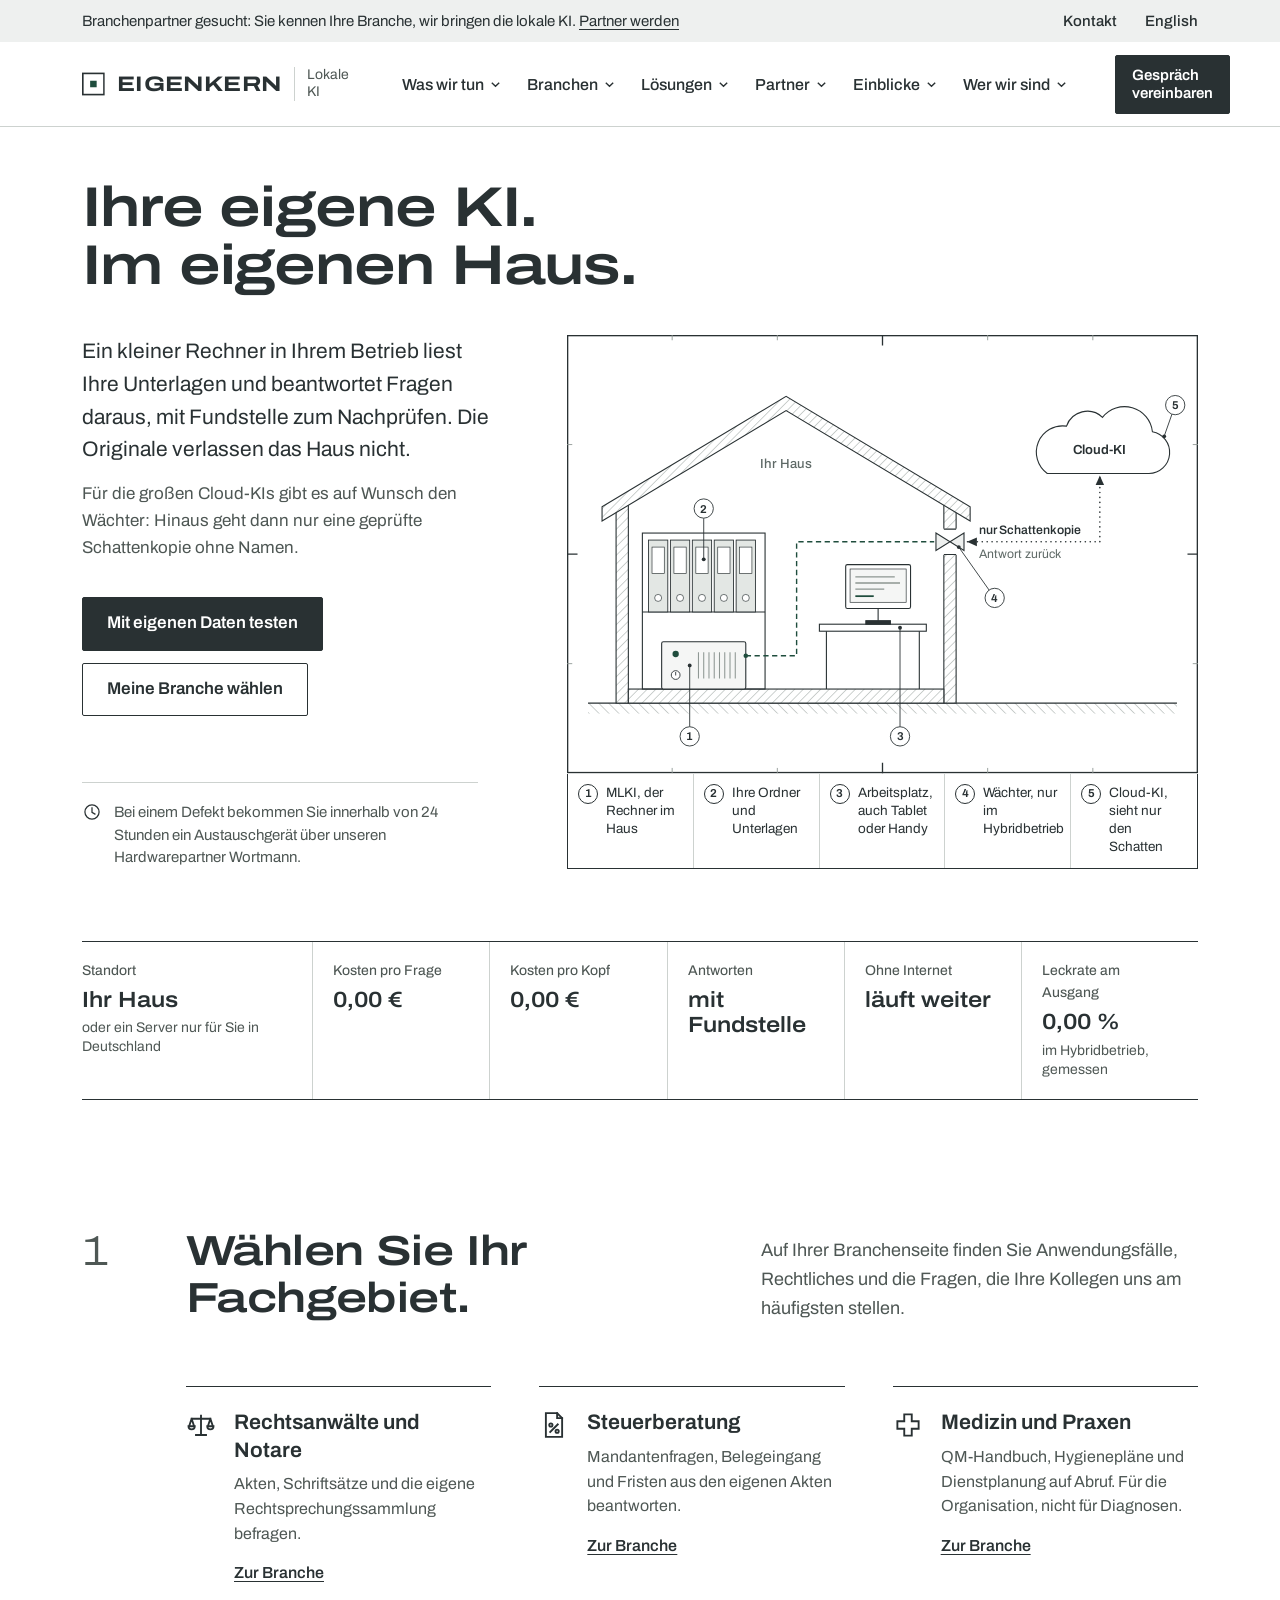
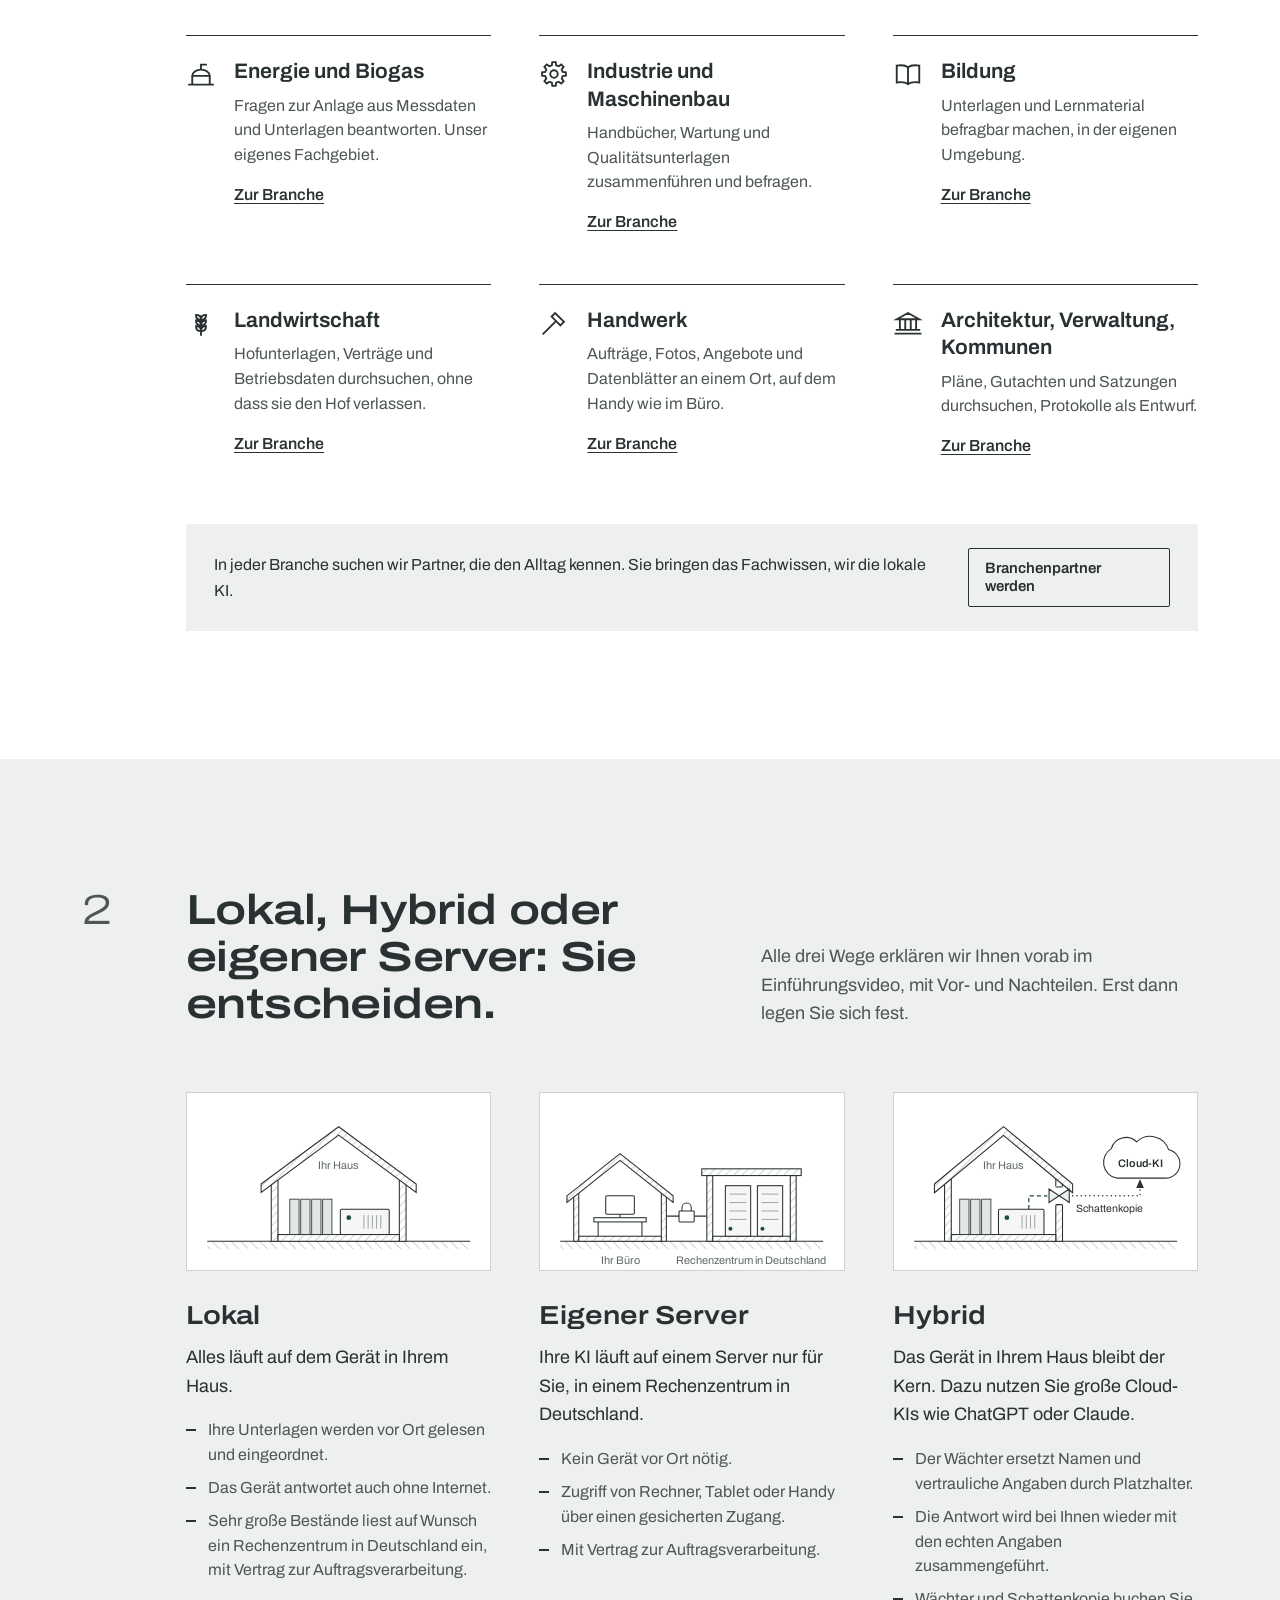
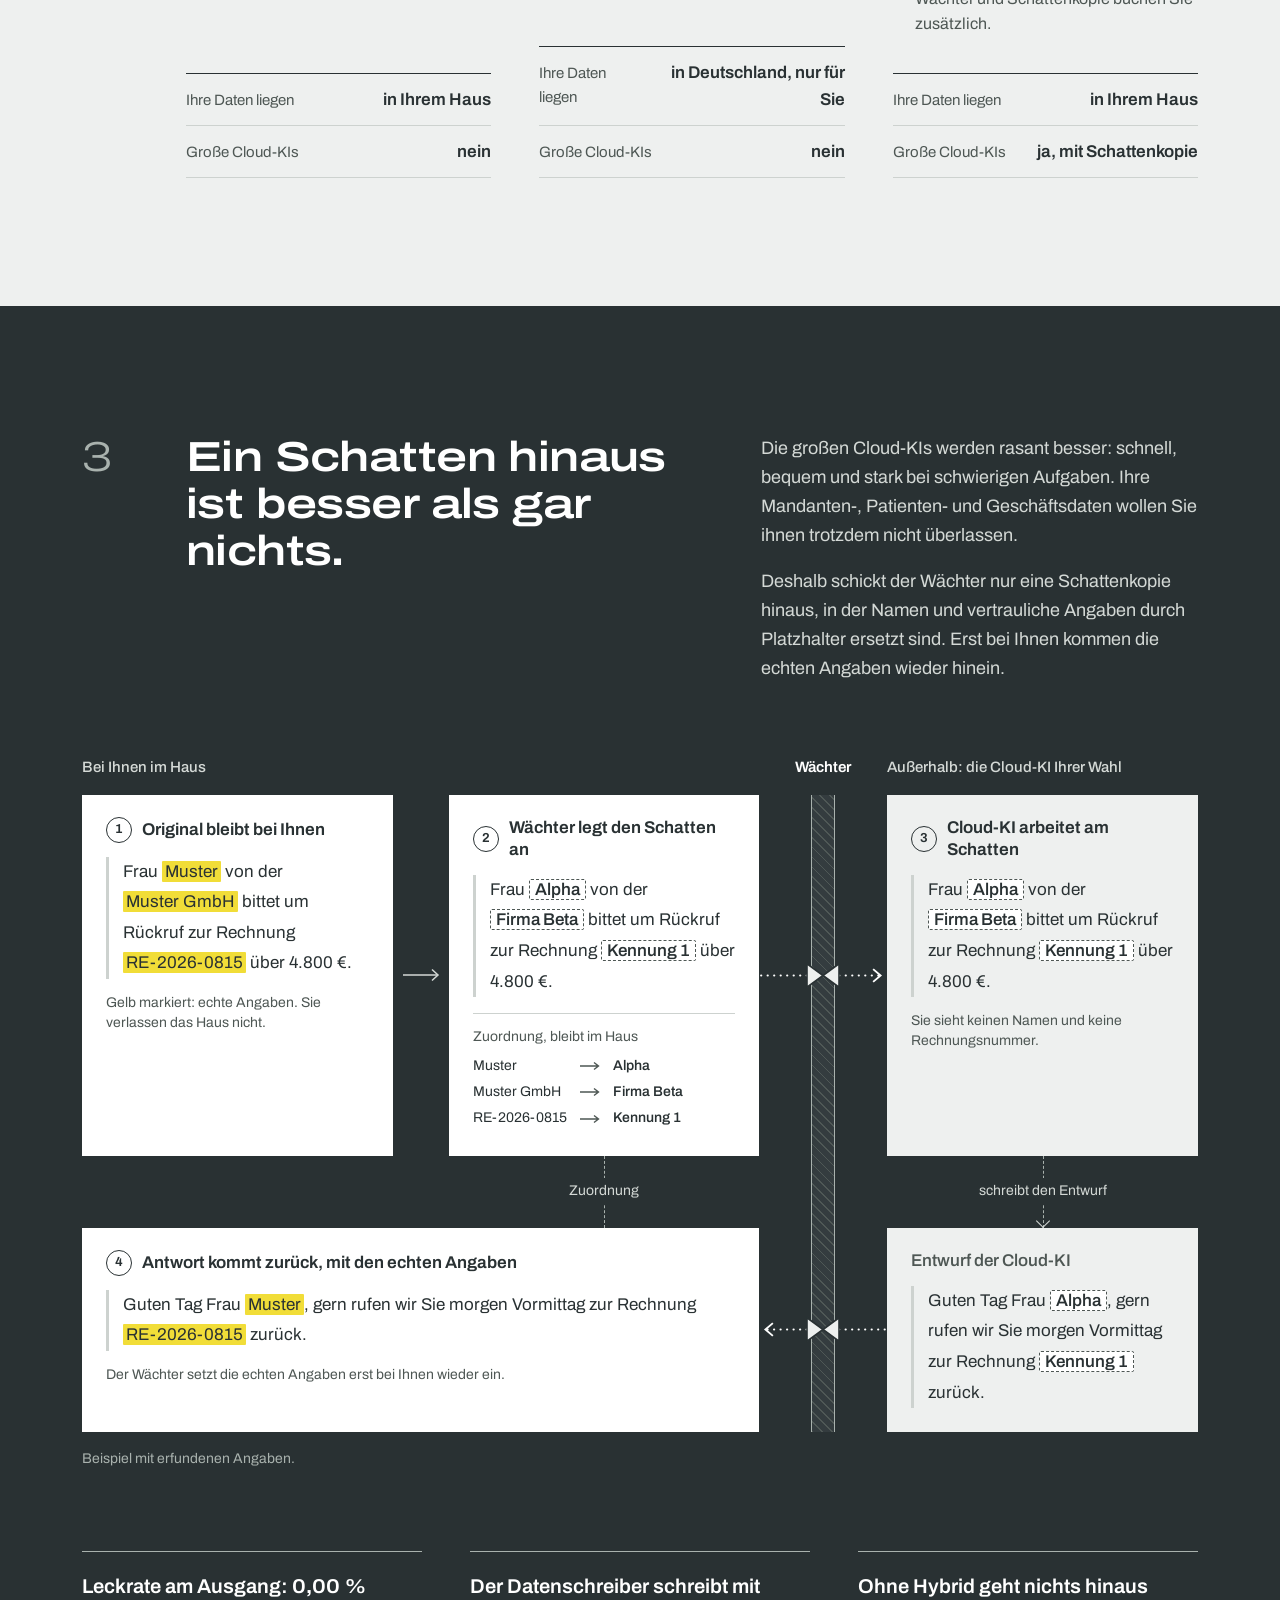
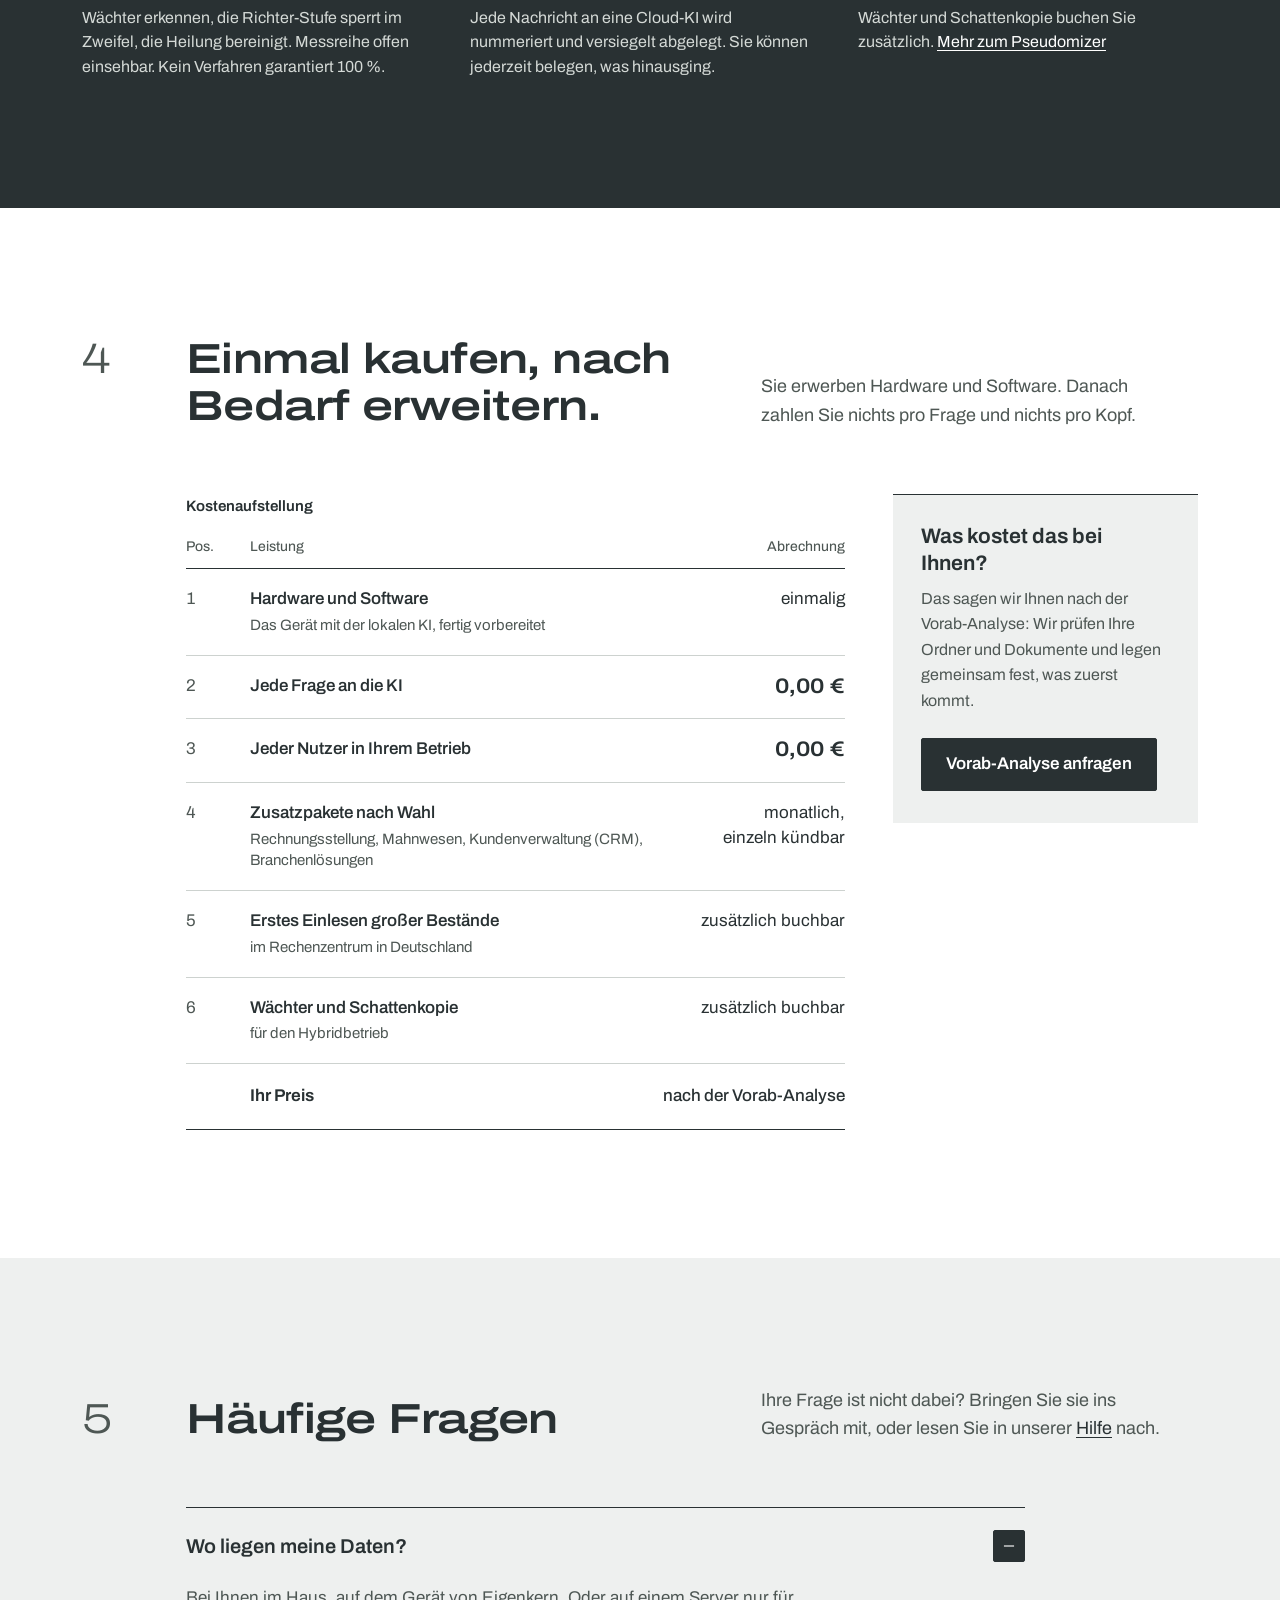
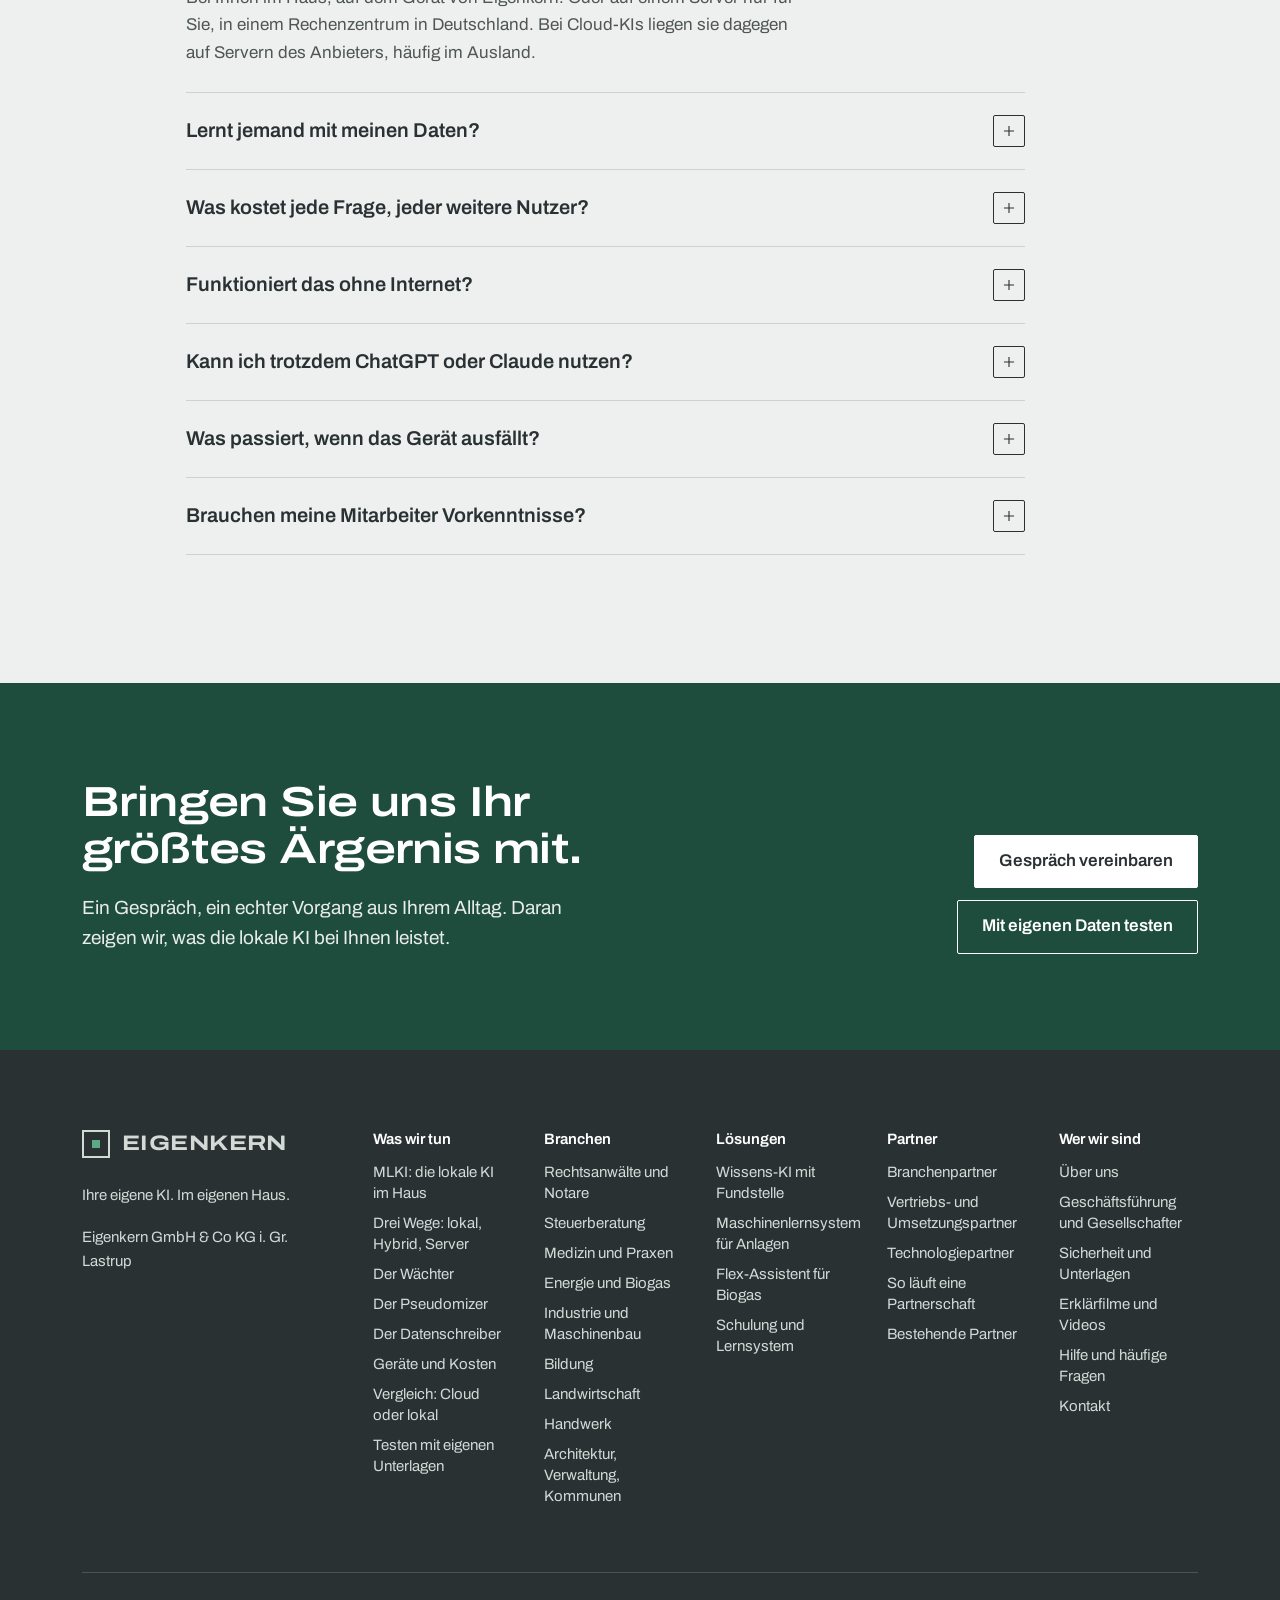
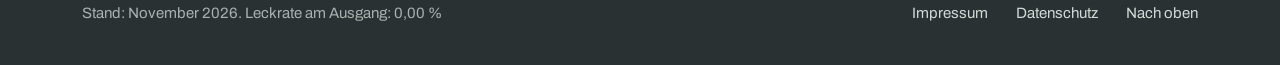
==== index.html @ 7cc57d10 "v45" ====
<!doctype html>
<html lang="de">
<head>
<meta charset="utf-8">
<meta name="viewport" content="width=device-width, initial-scale=1">
<title>EIGENKERN: Ihre eigene KI. Im eigenen Haus.</title>
<link rel="stylesheet" href="assets/bootstrap.min.css">
<link rel="stylesheet" href="assets/eigenkern.css">
</head>
<body>

<!-- Symbole: 24-px-Raster, 1,5 px Linie, eckige Enden -->
<svg width="0" height="0" style="position:absolute" aria-hidden="true">
  <defs>
    <symbol id="i-recht" viewBox="0 0 24 24"><g fill="none" stroke="currentColor" stroke-width="1.5" stroke-linecap="square" stroke-linejoin="miter"><path d="M12 4.5v15.5M8 20h8M4.5 7h15M4.5 7 2.5 13M4.5 7l2 6M19.5 7l-2 6M19.5 7l2 6M2 13h5a2.5 2.5 0 0 1-5 0zM17 13h5a2.5 2.5 0 0 1-5 0z"/></g></symbol>
    <symbol id="i-steuer" viewBox="0 0 24 24"><g fill="none" stroke="currentColor" stroke-width="1.5" stroke-linecap="square" stroke-linejoin="miter"><path d="M5.5 2.5h9l4 4v15h-13z"/><path d="M14.5 2.5v4h4M9 17.5l6-6"/><circle cx="9.5" cy="12" r="1.3"/><circle cx="14.5" cy="17" r="1.3"/></g></symbol>
    <symbol id="i-medizin" viewBox="0 0 24 24"><g fill="none" stroke="currentColor" stroke-width="1.5" stroke-linecap="square" stroke-linejoin="miter"><path d="M9 3.5h6V9h5.5v6H15v5.5H9V15H3.5V9H9z"/></g></symbol>
    <symbol id="i-energie" viewBox="0 0 24 24"><g fill="none" stroke="currentColor" stroke-width="1.5" stroke-linecap="square" stroke-linejoin="miter"><path d="M2.5 20.5h19M5 20.5v-7h14v7M5 13.5a7 5 0 0 1 14 0M12 8.5V4.5h4"/></g></symbol>
    <symbol id="i-industrie" viewBox="0 0 24 24"><g fill="none" stroke="currentColor" stroke-width="1.5" stroke-linecap="square" stroke-linejoin="miter"><path d="M10.26 5.01 L10.66 2.49 L13.34 2.49 L13.74 5.01 L15.71 5.83 L17.78 4.33 L19.67 6.22 L18.17 8.29 L18.99 10.26 L21.51 10.66 L21.51 13.34 L18.99 13.74 L18.17 15.71 L19.67 17.78 L17.78 19.67 L15.71 18.17 L13.74 18.99 L13.34 21.51 L10.66 21.51 L10.26 18.99 L8.29 18.17 L6.22 19.67 L4.33 17.78 L5.83 15.71 L5.01 13.74 L2.49 13.34 L2.49 10.66 L5.01 10.26 L5.83 8.29 L4.33 6.22 L6.22 4.33 L8.29 5.83 Z"/><circle cx="12" cy="12" r="3"/></g></symbol>
    <symbol id="i-bildung" viewBox="0 0 24 24"><g fill="none" stroke="currentColor" stroke-width="1.5" stroke-linecap="square" stroke-linejoin="miter"><path d="M12 6.5C10 5 6.5 4.7 3 5.3v13.5c3.5-.6 7-.3 9 1.2 2-1.5 5.5-1.8 9-1.2V5.3c-3.5-.6-7-.3-9 1.2zM12 6.5V20"/></g></symbol>
    <symbol id="i-land" viewBox="0 0 24 24"><g fill="none" stroke="currentColor" stroke-width="1.5" stroke-linecap="square" stroke-linejoin="miter"><path d="M12 21.5V6.5M12 9.5c-2.6 0-4-1.5-4-4 2.5 0 4 1.5 4 4zM12 9.5c2.6 0 4-1.5 4-4-2.5 0-4 1.5-4 4zM12 14c-2.6 0-4-1.5-4-4 2.5 0 4 1.5 4 4zM12 14c2.6 0 4-1.5 4-4-2.5 0-4 1.5-4 4zM12 18.5c-2.6 0-4-1.5-4-4 2.5 0 4 1.5 4 4zM12 18.5c2.6 0 4-1.5 4-4-2.5 0-4 1.5-4 4z"/></g></symbol>
    <symbol id="i-handwerk" viewBox="0 0 24 24"><g fill="none" stroke="currentColor" stroke-width="1.5" stroke-linecap="square" stroke-linejoin="miter"><path d="M12.9 4.1 20 11.1 17.1 14 10.1 6.9zM13.6 10.4 3.5 20.5"/></g></symbol>
    <symbol id="i-verwaltung" viewBox="0 0 24 24"><g fill="none" stroke="currentColor" stroke-width="1.5" stroke-linecap="square" stroke-linejoin="miter"><path d="M3 9 12 4l9 5zM5.5 9.5v8M9.8 9.5v8M14.2 9.5v8M18.5 9.5v8M3 17.5h18M2 20.5h20"/></g></symbol>
    <symbol id="i-winkel" viewBox="0 0 12 12"><path d="M2.5 4.5 6 8l3.5-3.5" fill="none" stroke="currentColor" stroke-width="1.5" stroke-linecap="square"/></symbol>
    <symbol id="i-uhr" viewBox="0 0 24 24"><g fill="none" stroke="currentColor" stroke-width="1.5" stroke-linecap="square"><circle cx="12" cy="12" r="8.5"/><path d="M12 7v5.5l3.5 2"/></g></symbol>
    <symbol id="i-plus" viewBox="0 0 24 24"><path d="M12 6v12M6 12h12" fill="none" stroke="currentColor" stroke-width="1.5" stroke-linecap="square"/></symbol>
    <symbol id="i-minus" viewBox="0 0 24 24"><path d="M6 12h12" fill="none" stroke="currentColor" stroke-width="1.5" stroke-linecap="square"/></symbol>
    <symbol id="i-menue" viewBox="0 0 24 24"><path d="M4 7h16M4 12h16M4 17h16" fill="none" stroke="currentColor" stroke-width="1.5" stroke-linecap="square"/></symbol>
    <symbol id="logo-zeichen" viewBox="0 0 28 28"><rect x="1" y="1" width="26" height="26" fill="none" stroke="currentColor" stroke-width="2"/><rect x="10" y="10" width="8" height="8" style="fill:var(--ek-logo-kern,#1f4d3d)"/></symbol>
    <pattern id="schraffur" width="7" height="7" patternUnits="userSpaceOnUse" patternTransform="rotate(45)"><rect width="7" height="7" fill="#fff"/><line x1="0" y1="0" x2="0" y2="7" stroke="#8e9793" stroke-width="1"/></pattern>
    <pattern id="erde" width="8" height="8" patternUnits="userSpaceOnUse" patternTransform="rotate(-45)"><line x1="0" y1="0" x2="0" y2="8" stroke="#8e9793" stroke-width="1"/></pattern>
    <marker id="spitze" viewBox="0 0 10 10" refX="8.5" refY="5" markerWidth="7" markerHeight="7" orient="auto-start-reverse"><path d="M0 1 9 5 0 9z" fill="#293133"/></marker>
    <marker id="spitze-moos" viewBox="0 0 10 10" refX="8.5" refY="5" markerWidth="7" markerHeight="7" orient="auto-start-reverse"><path d="M0 1 9 5 0 9z" fill="#1f4d3d"/></marker>
  </defs>
</svg>

<a class="visually-hidden-focusable" href="#inhalt">Zum Inhalt springen</a>

<div class="ek-hinweisleiste">
  <div class="container ek-hinweisleiste__innen">
    <p class="m-0">Branchenpartner gesucht: Sie kennen Ihre Branche, wir bringen die lokale KI. <a href="#">Partner werden</a></p>
    <p class="m-0 ek-hinweisleiste__lang"><a href="#">Kontakt</a><a href="#" lang="en">English</a></p>
  </div>
</div>

<header class="ek-kopf">
  <div class="container ek-kopf__innen">
    <a class="ek-logo" href="#" aria-label="EIGENKERN, zur Startseite">
      <svg width="28" height="28" aria-hidden="true"><use href="#logo-zeichen"/></svg>
      <span class="ek-logo__wort">EIGENKERN</span>
      <span class="ek-logo__zusatz">Lokale KI</span>
    </a>
    <nav aria-label="Hauptmenü">
      <ul class="ek-nav">
        <li><a href="#">Was wir tun <svg aria-hidden="true"><use href="#i-winkel"/></svg></a></li>
        <li><a href="#">Branchen <svg aria-hidden="true"><use href="#i-winkel"/></svg></a></li>
        <li><a href="#">Lösungen <svg aria-hidden="true"><use href="#i-winkel"/></svg></a></li>
        <li><a href="#">Partner <svg aria-hidden="true"><use href="#i-winkel"/></svg></a></li>
        <li><a href="#">Einblicke <svg aria-hidden="true"><use href="#i-winkel"/></svg></a></li>
        <li><a href="#">Wer wir sind <svg aria-hidden="true"><use href="#i-winkel"/></svg></a></li>
      </ul>
    </nav>
    <div class="ek-kopf__rechts">
      <a class="ek-btn ek-btn--voll ek-btn--klein ek-nur-gross" href="#">Gespräch vereinbaren</a>
      <button class="ek-menueknopf" type="button"><svg width="20" height="20" aria-hidden="true"><use href="#i-menue"/></svg>Menü</button>
    </div>
  </div>
</header>

<main id="inhalt">

<!-- ============ Hero: Zeichnung mit Stückliste und Schriftfeld ============ -->
<section class="ek-hero" id="start">
  <div class="container">
    <h1 class="ek-h1"><span>Ihre eigene KI.</span> <span>Im eigenen Haus.</span></h1>
    <div class="row g-5">
      <div class="col-lg-5 ek-hero__text">
        <p class="ek-lead">Ein kleiner Rechner in Ihrem Betrieb liest Ihre Unterlagen und beantwortet Fragen daraus, mit Fundstelle zum Nachprüfen. Die Originale verlassen das Haus nicht.</p>
        <p class="ek-hero__unter">Für die großen Cloud-KIs gibt es auf Wunsch den Wächter: Hinaus geht dann nur eine geprüfte Schattenkopie ohne Namen.</p>
        <div class="ek-hero__aktionen">
          <a class="ek-btn ek-btn--voll" href="#">Mit eigenen Daten testen</a>
          <a class="ek-btn ek-btn--rahmen" href="#branchen">Meine Branche wählen</a>
        </div>
        <p class="ek-hero__zusage"><svg width="20" height="20" aria-hidden="true"><use href="#i-uhr"/></svg><span>Bei einem Defekt bekommen Sie innerhalb von 24 Stunden ein Austauschgerät über unseren Hardwarepartner Wortmann.</span></p>
      </div>

      <div class="col-lg-7">
        <figure class="m-0">
          <svg class="ek-zeichnung d-none d-lg-block" viewBox="0 0 720 500" role="img" aria-labelledby="zeichnung-titel">
            <title id="zeichnung-titel">Schnittzeichnung: Ein Haus mit Aktenregal, dem KI-Rechner MLKI und einem Arbeitsplatz. Ein Wächter in der Außenwand lässt nur die Schattenkopie zur Cloud-KI hinaus.</title>
            <!-- Rahmen -->
            <rect x="0.75" y="0.75" width="718.5" height="498.5" fill="#fff" stroke="#293133" stroke-width="1.5"/>
            <path d="M360 0V12M360 488V500M0 250H12M708 250H720" stroke="#293133" stroke-width="1.5"/>
            <path d="M120 0V6M240 0V6M480 0V6M600 0V6M120 494V500M240 494V500M480 494V500M600 494V500M0 125H6M0 375H6M714 125H720M714 375H720" stroke="#8e9793"/>
            <!-- Gelände -->
            <rect x="24" y="420" width="672" height="12" fill="url(#erde)"/>
            <path d="M24 420H696" stroke="#293133" stroke-width="1.25"/>
            <!-- Haus im Schnitt -->
            <g stroke="#293133" stroke-width="1.25">
              <rect x="56" y="190" width="14" height="230" fill="url(#schraffur)"/>
              <rect x="430" y="190" width="14" height="230" fill="url(#schraffur)"/>
              <rect x="70" y="404" width="360" height="16" fill="url(#schraffur)"/>
              <path d="M40 196 250 70 460 196V212.3L250 86.3 40 212.3Z" fill="url(#schraffur)" stroke-linejoin="miter"/>
            </g>
            <text x="250" y="152" text-anchor="middle" font-size="15" font-weight="500" fill="#5e6966">Ihr Haus</text>
            <!-- Regal mit Ordnern -->
            <g stroke="#293133" fill="none" stroke-width="1.25">
              <rect x="86" y="226" width="140" height="178"/>
              <path d="M86 316H226"/>
            </g>
            <g stroke="#293133" stroke-width="1">
              <g><rect x="93" y="234" width="22" height="82" fill="#e3e7e4"/><rect x="97" y="242" width="14" height="30" fill="#fff" stroke-width=".75"/><circle cx="104" cy="300" r="4" fill="#fff" stroke-width=".75"/></g>
              <g><rect x="118" y="234" width="22" height="82" fill="#e3e7e4"/><rect x="122" y="242" width="14" height="30" fill="#fff" stroke-width=".75"/><circle cx="129" cy="300" r="4" fill="#fff" stroke-width=".75"/></g>
              <g><rect x="143" y="234" width="22" height="82" fill="#e3e7e4"/><rect x="147" y="242" width="14" height="30" fill="#fff" stroke-width=".75"/><circle cx="154" cy="300" r="4" fill="#fff" stroke-width=".75"/></g>
              <g><rect x="168" y="234" width="22" height="82" fill="#e3e7e4"/><rect x="172" y="242" width="14" height="30" fill="#fff" stroke-width=".75"/><circle cx="179" cy="300" r="4" fill="#fff" stroke-width=".75"/></g>
              <g><rect x="193" y="234" width="22" height="82" fill="#e3e7e4"/><rect x="197" y="242" width="14" height="30" fill="#fff" stroke-width=".75"/><circle cx="204" cy="300" r="4" fill="#fff" stroke-width=".75"/></g>
            </g>
            <!-- MLKI-Rechner -->
            <rect x="108" y="350" width="96" height="54" rx="2" fill="#f5f6f5" stroke="#293133" stroke-width="1.25"/>
            <circle cx="124" cy="364" r="3.6" fill="#1f4d3d"/>
            <circle cx="124" cy="388" r="5" fill="#fff" stroke="#293133"/>
            <path d="M124 384.5v4" stroke="#293133"/>
            <path d="M150 362v30M156 362v30M162 362v30M168 362v30M174 362v30M180 362v30M186 362v30M192 362v30" stroke="#8e9793" stroke-width="1.2"/>
            <!-- Arbeitsplatz -->
            <g stroke="#293133" stroke-width="1.25">
              <rect x="288" y="330" width="122" height="8" fill="#fff"/>
              <path d="M296 338V404M402 338V404"/>
              <rect x="318" y="262" width="74" height="50" rx="2" fill="#fff"/>
              <rect x="323" y="267" width="64" height="38" fill="#f5f6f5" stroke-width=".75"/>
              <path d="M355 312V326"/>
              <rect x="341" y="326" width="28" height="4" fill="#293133"/>
            </g>
            <path d="M329 276H374M329 283H380M329 290H362" stroke="#8e9793" stroke-width="1.6"/>
            <path d="M329 298H350" stroke="#1f4d3d" stroke-width="2"/>
            <!-- Datenweg im Haus, Wächter in der Wand -->
            <circle cx="204" cy="366" r="2.6" fill="#1f4d3d"/>
            <path d="M204 366H262V236H419" fill="none" stroke="#1f4d3d" stroke-width="1.6" stroke-dasharray="6 4"/>
            <rect x="428.5" y="221" width="17" height="30" fill="#fff"/>
            <path d="M430 221.5H444M430 250.5H444" stroke="#293133" stroke-width="1.25"/>
            <path d="M421 226 437 236 421 246ZM453 226 437 236 453 246Z" fill="#eef0ef" stroke="#293133" stroke-width="1.25" stroke-linejoin="miter"/>
            <!-- Schattenkopie nach außen -->
            <path d="M457 236H608V161" fill="none" stroke="#293133" stroke-width="1.8" stroke-dasharray="0.1 5.5" stroke-linecap="round" marker-start="url(#spitze)" marker-end="url(#spitze)"/>
            <text x="470" y="227" font-size="14" font-weight="560" fill="#293133">nur Schattenkopie</text>
            <text x="470" y="254" font-size="14" fill="#5e6966">Antwort zurück</text>
            <!-- Cloud-KI -->
            <path d="M548 158H664A24 24 0 0 0 668 110.4 32 32 0 0 0 611 94 25 25 0 0 0 570 104 30 30 0 0 0 548 158Z" fill="#fff" stroke="#293133" stroke-width="1.25"/>
            <text x="608" y="136" text-anchor="middle" font-size="15" font-weight="620" fill="#293133">Cloud-KI</text>
            <!-- Positionsnummern -->
            <g stroke="#293133" stroke-width="1" fill="none">
              <path d="M140 377V447M156 256V209M380 334V447M447 242 481.6 291M681.4 115.6 690.3 90.3"/>
            </g>
            <g fill="#293133"><circle cx="140" cy="377" r="2.2"/><circle cx="156" cy="256" r="2.2"/><circle cx="380" cy="334" r="2.2"/><circle cx="447" cy="242" r="2.2"/><circle cx="681.4" cy="115.6" r="2.2"/></g>
            <g fill="#fff" stroke="#293133"><circle cx="140" cy="458" r="11"/><circle cx="156" cy="198" r="11"/><circle cx="380" cy="458" r="11"/><circle cx="488" cy="300" r="11"/><circle cx="694" cy="80" r="11"/></g>
            <g font-size="13" font-weight="650" fill="#293133" text-anchor="middle">
              <text x="140" y="462.6">1</text><text x="156" y="202.6">2</text><text x="380" y="462.6">3</text><text x="488" y="304.6">4</text><text x="694" y="84.6">5</text>
            </g>
          </svg>
          <!-- Hochformat-Fassung der Zeichnung für Mobilgeräte -->
          <svg class="ek-zeichnung d-lg-none" viewBox="0 58 360 352" role="img" aria-label="Schnittzeichnung: Haus mit Aktenregal, KI-Rechner und Arbeitsplatz. Der Wächter in der Wand lässt nur die Schattenkopie zur Cloud-KI hinaus.">
            <rect x="0.75" y="58.75" width="358.5" height="350.5" fill="#fff" stroke="#293133" stroke-width="1.5"/>
            <path d="M180 58V68M180 400V410M0 234H10M350 234H360" stroke="#293133" stroke-width="1.5"/>
            <rect x="12" y="360" width="336" height="8" fill="url(#erde)"/>
            <path d="M12 360H348" stroke="#293133" stroke-width="1.25"/>
            <g stroke="#293133" stroke-width="1.25">
              <rect x="16" y="212" width="10" height="148" fill="url(#schraffur)"/>
              <rect x="214" y="212" width="10" height="148" fill="url(#schraffur)"/>
              <rect x="26" y="348" width="188" height="12" fill="url(#schraffur)"/>
              <path d="M12 214 120 124 228 214V227L120 137 12 227Z" fill="url(#schraffur)"/>
            </g>
            <text x="120" y="176" text-anchor="middle" font-size="13" font-weight="500" fill="#5e6966">Ihr Haus</text>
            <g stroke="#293133" fill="none" stroke-width="1.25"><rect x="36" y="236" width="90" height="112"/><path d="M36 294H126"/></g>
            <g stroke="#293133" stroke-width="1">
              <rect x="42" y="242" width="18" height="52" fill="#e3e7e4"/><rect x="45" y="248" width="12" height="20" fill="#fff" stroke-width=".75"/><circle cx="51" cy="283" r="3" fill="#fff" stroke-width=".75"/>
              <rect x="63" y="242" width="18" height="52" fill="#e3e7e4"/><rect x="66" y="248" width="12" height="20" fill="#fff" stroke-width=".75"/><circle cx="72" cy="283" r="3" fill="#fff" stroke-width=".75"/>
              <rect x="84" y="242" width="18" height="52" fill="#e3e7e4"/><rect x="87" y="248" width="12" height="20" fill="#fff" stroke-width=".75"/><circle cx="93" cy="283" r="3" fill="#fff" stroke-width=".75"/>
              <rect x="105" y="242" width="18" height="52" fill="#e3e7e4"/><rect x="108" y="248" width="12" height="20" fill="#fff" stroke-width=".75"/><circle cx="114" cy="283" r="3" fill="#fff" stroke-width=".75"/>
            </g>
            <rect x="46" y="306" width="72" height="42" rx="2" fill="#f5f6f5" stroke="#293133" stroke-width="1.25"/>
            <circle cx="58" cy="317" r="3.2" fill="#1f4d3d"/>
            <circle cx="58" cy="334" r="4.2" fill="#fff" stroke="#293133"/>
            <path d="M84 314v26M89 314v26M94 314v26M99 314v26M104 314v26M109 314v26" stroke="#8e9793" stroke-width="1.2"/>
            <g stroke="#293133" stroke-width="1.25">
              <rect x="156" y="258" width="40" height="28" rx="1.5" fill="#fff"/>
              <path d="M176 286V294"/>
              <rect x="168" y="294" width="16" height="3" fill="#293133"/>
              <rect x="146" y="297" width="60" height="5" fill="#fff"/>
              <path d="M150 302V348M202 302V348"/>
            </g>
            <path d="M161 266H186M161 272H190M161 278H180" stroke="#8e9793" stroke-width="1.4"/>
            <circle cx="118" cy="316" r="2.4" fill="#1f4d3d"/>
            <path d="M118 316H136V236H205" fill="none" stroke="#1f4d3d" stroke-width="1.6" stroke-dasharray="5 4"/>
            <rect x="212.5" y="225" width="13" height="22" fill="#fff"/>
            <path d="M214 225.5H224M214 246.5H224" stroke="#293133" stroke-width="1.25"/>
            <path d="M207 228 219 236 207 244ZM231 228 219 236 231 244Z" fill="#eef0ef" stroke="#293133" stroke-width="1.25"/>
            <path d="M235 236H288V156" fill="none" stroke="#293133" stroke-width="1.8" stroke-dasharray="0.1 5" stroke-linecap="round" marker-start="url(#spitze)" marker-end="url(#spitze)"/>
            <text x="242" y="262" font-size="13" font-weight="560" fill="#293133">nur Schattenkopie</text>
            <text x="242" y="280" font-size="13" fill="#5e6966">Antwort zurück</text>
            <path d="M250 152H324A18 18 0 0 0 328 116.4 24 24 0 0 0 288 104 19 19 0 0 0 256 110.6 22 22 0 0 0 250 152Z" fill="#fff" stroke="#293133" stroke-width="1.25"/>
            <text x="289" y="138" text-anchor="middle" font-size="14" font-weight="620" fill="#293133">Cloud-KI</text>
            <g stroke="#293133" fill="none"><path d="M72 324V378M72 258V216M190 300V378M222 243 240 292M335 118.6 337.1 96"/></g>
            <g fill="#293133"><circle cx="72" cy="324" r="2"/><circle cx="72" cy="258" r="2"/><circle cx="190" cy="299.5" r="2"/><circle cx="222" cy="243" r="2"/><circle cx="335" cy="118.6" r="2"/></g>
            <g fill="#fff" stroke="#293133"><circle cx="72" cy="388" r="10"/><circle cx="72" cy="206" r="10"/><circle cx="190" cy="388" r="10"/><circle cx="246" cy="300" r="10"/><circle cx="338" cy="86" r="10"/></g>
            <g font-size="12" font-weight="650" fill="#293133" text-anchor="middle"><text x="72" y="392.2">1</text><text x="72" y="210.2">2</text><text x="190" y="392.2">3</text><text x="246" y="304.2">4</text><text x="338" y="90.2">5</text></g>
          </svg>
          <figcaption class="ek-stueckliste">
            <div><span class="ek-pos">1</span><span>MLKI, der Rechner im Haus</span></div>
            <div><span class="ek-pos">2</span><span>Ihre Ordner und Unterlagen</span></div>
            <div><span class="ek-pos">3</span><span>Arbeitsplatz, auch Tablet oder Handy</span></div>
            <div><span class="ek-pos">4</span><span>Wächter, nur im Hybridbetrieb</span></div>
            <div><span class="ek-pos">5</span><span>Cloud-KI, sieht nur den Schatten</span></div>
          </figcaption>
        </figure>
      </div>
    </div>

    <dl class="ek-schriftfeld">
      <div><dt>Standort</dt><dd>Ihr Haus<small>oder ein Server nur für Sie in Deutschland</small></dd></div>
      <div><dt>Kosten pro Frage</dt><dd>0,00 €</dd></div>
      <div><dt>Kosten pro Kopf</dt><dd>0,00 €</dd></div>
      <div><dt>Antworten</dt><dd>mit Fundstelle</dd></div>
      <div><dt>Ohne Internet</dt><dd>läuft weiter</dd></div>
      <div><dt>Leckrate am Ausgang</dt><dd>0,00 %<small>im Hybridbetrieb, gemessen</small></dd></div>
    </dl>
  </div>
</section>

<!-- ============ 1 Branchen ============ -->
<section class="ek-abschnitt" id="branchen">
  <div class="container">
    <div class="row g-5 align-items-end ek-abschnittkopf">
      <div class="col-lg-7">
        <div class="ek-kapitelzeile"><span class="ek-kapitel" aria-hidden="true">1</span><h2 class="ek-h2">Wählen Sie Ihr Fachgebiet.</h2></div>
      </div>
      <div class="col-lg-5">
        <p>Auf Ihrer Branchenseite finden Sie Anwendungsfälle, Rechtliches und die Fragen, die Ihre Kollegen uns am häufigsten stellen.</p>
      </div>
    </div>

    <div class="ek-einzug">
      <div class="row row-cols-1 row-cols-lg-3 gx-5 gy-5">
        <div class="col"><article class="ek-eintrag"><svg aria-hidden="true"><use href="#i-recht"/></svg><div><h3 class="ek-h3">Rechtsanwälte und Notare</h3><p>Akten, Schriftsätze und die eigene Rechtsprechungssammlung befragen.</p><a href="#">Zur Branche</a></div></article></div>
        <div class="col"><article class="ek-eintrag"><svg aria-hidden="true"><use href="#i-steuer"/></svg><div><h3 class="ek-h3">Steuerberatung</h3><p>Mandantenfragen, Belegeingang und Fristen aus den eigenen Akten beantworten.</p><a href="#">Zur Branche</a></div></article></div>
        <div class="col"><article class="ek-eintrag"><svg aria-hidden="true"><use href="#i-medizin"/></svg><div><h3 class="ek-h3">Medizin und Praxen</h3><p>QM-Handbuch, Hygienepläne und Dienstplanung auf Abruf. Für die Organisation, nicht für Diagnosen.</p><a href="#">Zur Branche</a></div></article></div>
        <div class="col"><article class="ek-eintrag"><svg aria-hidden="true"><use href="#i-energie"/></svg><div><h3 class="ek-h3">Energie und Biogas</h3><p>Fragen zur Anlage aus Messdaten und Unterlagen beantworten. Unser eigenes Fachgebiet.</p><a href="#">Zur Branche</a></div></article></div>
        <div class="col"><article class="ek-eintrag"><svg aria-hidden="true"><use href="#i-industrie"/></svg><div><h3 class="ek-h3">Industrie und Maschinenbau</h3><p>Handbücher, Wartung und Qualitätsunterlagen zusammenführen und befragen.</p><a href="#">Zur Branche</a></div></article></div>
        <div class="col"><article class="ek-eintrag"><svg aria-hidden="true"><use href="#i-bildung"/></svg><div><h3 class="ek-h3">Bildung</h3><p>Unterlagen und Lernmaterial befragbar machen, in der eigenen Umgebung.</p><a href="#">Zur Branche</a></div></article></div>
        <div class="col"><article class="ek-eintrag"><svg aria-hidden="true"><use href="#i-land"/></svg><div><h3 class="ek-h3">Landwirtschaft</h3><p>Hofunterlagen, Verträge und Betriebsdaten durchsuchen, ohne dass sie den Hof verlassen.</p><a href="#">Zur Branche</a></div></article></div>
        <div class="col"><article class="ek-eintrag"><svg aria-hidden="true"><use href="#i-handwerk"/></svg><div><h3 class="ek-h3">Handwerk</h3><p>Aufträge, Fotos, Angebote und Datenblätter an einem Ort, auf dem Handy wie im Büro.</p><a href="#">Zur Branche</a></div></article></div>
        <div class="col"><article class="ek-eintrag"><svg aria-hidden="true"><use href="#i-verwaltung"/></svg><div><h3 class="ek-h3">Architektur, Verwaltung, Kommunen</h3><p>Pläne, Gutachten und Satzungen durchsuchen, Protokolle als Entwurf.</p><a href="#">Zur Branche</a></div></article></div>
      </div>
      <div class="ek-registerfuss">
        <p>In jeder Branche suchen wir Partner, die den Alltag kennen. Sie bringen das Fachwissen, wir die lokale KI.</p>
        <a class="ek-btn ek-btn--rahmen ek-btn--klein" href="#">Branchenpartner werden</a>
      </div>
    </div>
  </div>
</section>

<!-- ============ 2 Drei Wege ============ -->
<section class="ek-abschnitt ek-abschnitt--flaeche" id="wege">
  <div class="container">
    <div class="row g-5 align-items-end ek-abschnittkopf">
      <div class="col-lg-7">
        <div class="ek-kapitelzeile"><span class="ek-kapitel" aria-hidden="true">2</span><h2 class="ek-h2">Lokal, Hybrid oder eigener Server: Sie entscheiden.</h2></div>
      </div>
      <div class="col-lg-5">
        <p>Alle drei Wege erklären wir Ihnen vorab im Einführungsvideo, mit Vor- und Nachteilen. Erst dann legen Sie sich fest.</p>
      </div>
    </div>

    <div class="ek-einzug">
      <div class="row row-cols-1 row-cols-lg-3 gx-5 gy-5">
        <!-- Lokal -->
        <div class="col">
          <article class="ek-weg">
            <div class="ek-weg__bild">
              <svg viewBox="0 0 360 210" role="img" aria-label="Haus mit Ordnern und KI-Rechner, keine Verbindung nach außen">
                <rect x="24" y="176" width="312" height="9" fill="url(#erde)"/>
                <path d="M24 176H336" stroke="#293133" stroke-width="1.25"/>
                <g stroke="#293133" stroke-width="1.25">
                  <rect x="100" y="100" width="8" height="76" fill="url(#schraffur)"/>
                  <rect x="252" y="100" width="8" height="76" fill="url(#schraffur)"/>
                  <rect x="108" y="168" width="144" height="8" fill="url(#schraffur)"/>
                  <path d="M88 108 180 40 272 108V118L180 50 88 118Z" fill="url(#schraffur)"/>
                </g>
                <g stroke="#293133" stroke-width="1"><rect x="122" y="126" width="11" height="42" fill="#e3e7e4"/><rect x="135" y="126" width="11" height="42" fill="#e3e7e4"/><rect x="148" y="126" width="11" height="42" fill="#e3e7e4"/><rect x="161" y="126" width="11" height="42" fill="#e3e7e4"/></g>
                <rect x="182" y="138" width="58" height="30" rx="1.5" fill="#f5f6f5" stroke="#293133" stroke-width="1.25"/>
                <circle cx="192" cy="148" r="2.8" fill="#1f4d3d"/>
                <path d="M210 145v16M215 145v16M220 145v16M225 145v16M230 145v16" stroke="#8e9793"/>
                <text x="180" y="90" text-anchor="middle" font-size="13" fill="#5e6966">Ihr Haus</text>
              </svg>
            </div>
            <h3 class="ek-h3">Lokal</h3>
            <p class="ek-weg__satz">Alles läuft auf dem Gerät in Ihrem Haus.</p>
            <ul class="ek-liste">
              <li>Ihre Unterlagen werden vor Ort gelesen und eingeordnet.</li>
              <li>Das Gerät antwortet auch ohne Internet.</li>
              <li>Sehr große Bestände liest auf Wunsch ein Rechenzentrum in Deutschland ein, mit Vertrag zur Auftragsverarbeitung.</li>
            </ul>
            <dl class="ek-weg__daten"><div><dt>Ihre Daten liegen</dt><dd>in Ihrem Haus</dd></div><div><dt>Große Cloud-KIs</dt><dd>nein</dd></div></dl>
          </article>
        </div>
        <!-- Eigener Server -->
        <div class="col">
          <article class="ek-weg">
            <div class="ek-weg__bild">
              <svg viewBox="0 0 360 210" role="img" aria-label="Büro mit Arbeitsplatz, gesicherte Verbindung zu einem Rechenzentrum in Deutschland">
                <rect x="24" y="176" width="312" height="9" fill="url(#erde)"/>
                <path d="M24 176H336" stroke="#293133" stroke-width="1.25"/>
                <g stroke="#293133" stroke-width="1.25">
                  <rect x="40" y="118" width="6" height="58" fill="url(#schraffur)"/>
                  <rect x="144" y="118" width="6" height="58" fill="url(#schraffur)"/>
                  <rect x="46" y="170" width="98" height="6" fill="url(#schraffur)"/>
                  <path d="M32 122 95 72 158 122V130L95 80 32 130Z" fill="url(#schraffur)"/>
                  <rect x="64" y="148" width="62" height="5" fill="#fff"/>
                  <path d="M69 153V170M121 153V170"/>
                  <rect x="78" y="122" width="34" height="22" rx="1.5" fill="#fff"/>
                  <path d="M95 144V148"/>
                </g>
                <g stroke="#293133" stroke-width="1.25">
                  <rect x="198" y="98" width="7" height="78" fill="url(#schraffur)"/>
                  <rect x="297" y="98" width="7" height="78" fill="url(#schraffur)"/>
                  <rect x="192" y="90" width="118" height="8" fill="url(#schraffur)"/>
                  <rect x="205" y="170" width="92" height="6" fill="url(#schraffur)"/>
                  <rect x="220" y="110" width="30" height="60" fill="#f5f6f5"/>
                  <rect x="258" y="110" width="30" height="60" fill="#f5f6f5"/>
                </g>
                <path d="M225 120H245M225 130H245M225 140H245M225 150H245M263 120H283M263 130H283M263 140H283M263 150H283" stroke="#8e9793"/>
                <circle cx="226" cy="161" r="2.4" fill="#1f4d3d"/><circle cx="264" cy="161" r="2.4" fill="#1f4d3d"/>
                <path d="M150 146H198" stroke="#293133" stroke-width="1.5"/>
                <g stroke="#293133" stroke-width="1.25" fill="#fff"><path d="M168.5 140v-4a5.5 5.5 0 0 1 11 0v4" fill="none"/><rect x="165" y="140" width="18" height="13" rx="1"/></g>
                <text x="95" y="203" text-anchor="middle" font-size="13" fill="#5e6966">Ihr Büro</text>
                <text x="251" y="203" text-anchor="middle" font-size="13" fill="#5e6966">Rechenzentrum in Deutschland</text>
              </svg>
            </div>
            <h3 class="ek-h3">Eigener Server</h3>
            <p class="ek-weg__satz">Ihre KI läuft auf einem Server nur für Sie, in einem Rechenzentrum in Deutschland.</p>
            <ul class="ek-liste">
              <li>Kein Gerät vor Ort nötig.</li>
              <li>Zugriff von Rechner, Tablet oder Handy über einen gesicherten Zugang.</li>
              <li>Mit Vertrag zur Auftragsverarbeitung.</li>
            </ul>
            <dl class="ek-weg__daten"><div><dt>Ihre Daten liegen</dt><dd>in Deutschland, nur für Sie</dd></div><div><dt>Große Cloud-KIs</dt><dd>nein</dd></div></dl>
          </article>
        </div>
        <!-- Hybrid -->
        <div class="col">
          <article class="ek-weg">
            <div class="ek-weg__bild">
              <svg viewBox="0 0 360 210" role="img" aria-label="Haus mit KI-Rechner, ein Wächter in der Wand schickt nur die Schattenkopie zur Cloud-KI">
                <rect x="24" y="176" width="312" height="9" fill="url(#erde)"/>
                <path d="M24 176H336" stroke="#293133" stroke-width="1.25"/>
                <g stroke="#293133" stroke-width="1.25">
                  <rect x="60" y="100" width="8" height="76" fill="url(#schraffur)"/>
                  <rect x="192" y="100" width="8" height="76" fill="url(#schraffur)"/>
                  <rect x="68" y="168" width="124" height="8" fill="url(#schraffur)"/>
                  <path d="M48 108 130 40 212 108V118.4L130 50.4 48 118.4Z" fill="url(#schraffur)"/>
                </g>
                <g stroke="#293133" stroke-width="1"><rect x="78" y="126" width="11" height="42" fill="#e3e7e4"/><rect x="91" y="126" width="11" height="42" fill="#e3e7e4"/><rect x="104" y="126" width="11" height="42" fill="#e3e7e4"/></g>
                <rect x="124" y="138" width="54" height="30" rx="1.5" fill="#f5f6f5" stroke="#293133" stroke-width="1.25"/>
                <circle cx="134" cy="148" r="2.8" fill="#1f4d3d"/>
                <path d="M152 145v16M157 145v16M162 145v16M167 145v16" stroke="#8e9793"/>
                <path d="M160 138V122H182" fill="none" stroke="#1f4d3d" stroke-width="1.5" stroke-dasharray="5 3.5"/>
                <rect x="191" y="111" width="10" height="22" fill="#fff"/>
                <path d="M192 111.5H200M192 132.5H200" stroke="#293133" stroke-width="1.25"/>
                <path d="M184 114 196 122 184 130ZM208 114 196 122 208 130Z" fill="#eef0ef" stroke="#293133" stroke-width="1.25"/>
                <path d="M212 122H292V103" fill="none" stroke="#293133" stroke-width="1.7" stroke-dasharray="0.1 5" stroke-linecap="round" marker-end="url(#spitze)"/>
                <path d="M264 101H322A17 17 0 0 0 326 67.4 23 23 0 0 0 288 58 18 18 0 0 0 258 66 19 19 0 0 0 264 101Z" fill="#fff" stroke="#293133" stroke-width="1.25"/>
                <text x="293" y="88" text-anchor="middle" font-size="13" font-weight="600" fill="#293133">Cloud-KI</text>
                <text x="216" y="141" font-size="12.5" fill="#293133">Schattenkopie</text>
                <text x="130" y="90" text-anchor="middle" font-size="13" fill="#5e6966">Ihr Haus</text>
              </svg>
            </div>
            <h3 class="ek-h3">Hybrid</h3>
            <p class="ek-weg__satz">Das Gerät in Ihrem Haus bleibt der Kern. Dazu nutzen Sie große Cloud-KIs wie ChatGPT oder Claude.</p>
            <ul class="ek-liste">
              <li>Der Wächter ersetzt Namen und vertrauliche Angaben durch Platzhalter.</li>
              <li>Die Antwort wird bei Ihnen wieder mit den echten Angaben zusammengeführt.</li>
              <li>Wächter und Schattenkopie buchen Sie zusätzlich.</li>
            </ul>
            <dl class="ek-weg__daten"><div><dt>Ihre Daten liegen</dt><dd>in Ihrem Haus</dd></div><div><dt>Große Cloud-KIs</dt><dd>ja, mit Schattenkopie</dd></div></dl>
          </article>
        </div>
      </div>
    </div>
  </div>
</section>

<!-- ============ 3 Wächter ============ -->
<section class="ek-abschnitt ek-abschnitt--dunkel" id="waechter">
  <div class="container">
    <div class="row g-5 ek-waechter-text">
      <div class="col-lg-7">
        <div class="ek-kapitelzeile"><span class="ek-kapitel" aria-hidden="true">3</span><h2 class="ek-h2">Ein Schatten hinaus ist besser als gar nichts.</h2></div>
      </div>
      <div class="col-lg-5">
        <p>Die großen Cloud-KIs werden rasant besser: schnell, bequem und stark bei schwierigen Aufgaben. Ihre Mandanten-, Patienten- und Geschäftsdaten wollen Sie ihnen trotzdem nicht überlassen.</p>
        <p class="mb-0">Deshalb schickt der Wächter nur eine Schattenkopie hinaus, in der Namen und vertrauliche Angaben durch Platzhalter ersetzt sind. Erst bei Ihnen kommen die echten Angaben wieder hinein.</p>
      </div>
    </div>

    <div class="ek-ablauf">
      <div class="ek-ablauf__zonen">
        <span>Bei Ihnen im Haus</span>
        <span class="ek-ablauf__zonen-mitte">Wächter</span>
        <span>Außerhalb: die Cloud-KI Ihrer Wahl</span>
      </div>
      <div class="ek-ablauf__raster">
        <!-- Reihe 1 -->
        <div class="ek-blatt" style="grid-column:1;grid-row:1">
          <div class="ek-blatt__kopf"><span class="ek-pos">1</span>Original bleibt bei Ihnen</div>
          <p class="ek-blatt__dokument">Frau <mark class="ek-echt">Muster</mark> von der <mark class="ek-echt">Muster GmbH</mark> bittet um Rückruf zur Rechnung <mark class="ek-echt">RE-2026-0815</mark> über 4.800&nbsp;€.</p>
          <p class="ek-blatt__notiz">Gelb markiert: echte Angaben. Sie verlassen das Haus nicht.</p>
        </div>
        <div class="ek-pfeil" style="grid-column:2;grid-row:1"><svg viewBox="0 0 56 24" aria-hidden="true"><path d="M10 12H44" stroke="#d4d9d6" stroke-width="1.5"/><path d="M39 6.5 45 12l-6 5.5" fill="none" stroke="#d4d9d6" stroke-width="1.5"/></svg></div>
        <div class="ek-blatt" style="grid-column:3;grid-row:1">
          <div class="ek-blatt__kopf"><span class="ek-pos">2</span>Wächter legt den Schatten an</div>
          <p class="ek-blatt__dokument">Frau <span class="ek-platzhalter">Alpha</span> von der <span class="ek-platzhalter">Firma Beta</span> bittet um Rückruf zur Rechnung <span class="ek-platzhalter">Kennung 1</span> über 4.800&nbsp;€.</p>
          <div class="ek-zuordnung">
            <div class="ek-zuordnung__titel">Zuordnung, bleibt im Haus</div>
            <table>
              <tr><td>Muster</td><td><svg width="22" height="10" viewBox="0 0 22 10" aria-label="wird zu"><path d="M1 5H19M15 1.5 19.5 5 15 8.5" fill="none" stroke="#4e5754" stroke-width="1.4"/></svg></td><td>Alpha</td></tr>
              <tr><td>Muster GmbH</td><td><svg width="22" height="10" viewBox="0 0 22 10" aria-label="wird zu"><path d="M1 5H19M15 1.5 19.5 5 15 8.5" fill="none" stroke="#4e5754" stroke-width="1.4"/></svg></td><td>Firma Beta</td></tr>
              <tr><td>RE-2026-0815</td><td><svg width="22" height="10" viewBox="0 0 22 10" aria-label="wird zu"><path d="M1 5H19M15 1.5 19.5 5 15 8.5" fill="none" stroke="#4e5754" stroke-width="1.4"/></svg></td><td>Kennung 1</td></tr>
            </table>
          </div>
        </div>
        <div class="ek-mauer" aria-hidden="true">
          <div class="ek-mauer__durchgang" style="grid-row:1">
            <svg viewBox="0 0 120 44"><path d="M2 22H112" stroke="#fff" stroke-width="2" stroke-dasharray="0.1 6" stroke-linecap="round"/><path d="M107 16l7 6-7 6" fill="none" stroke="#fff" stroke-width="1.75"/><path d="M45 11 60 22 45 33ZM75 11 60 22 75 33Z" fill="#eef0ef" stroke="#293133" stroke-width="1.5"/></svg>
          </div>
          <div style="grid-row:2"></div>
          <div class="ek-mauer__durchgang" style="grid-row:3">
            <svg viewBox="0 0 120 44"><path d="M8 22H118" stroke="#fff" stroke-width="2" stroke-dasharray="0.1 6" stroke-linecap="round"/><path d="M13 16l-7 6 7 6" fill="none" stroke="#fff" stroke-width="1.75"/><path d="M45 11 60 22 45 33ZM75 11 60 22 75 33Z" fill="#eef0ef" stroke="#293133" stroke-width="1.5"/></svg>
          </div>
        </div>
        <div class="ek-blatt ek-blatt--aussen" style="grid-column:5;grid-row:1">
          <div class="ek-blatt__kopf"><span class="ek-pos">3</span>Cloud-KI arbeitet am Schatten</div>
          <p class="ek-blatt__dokument">Frau <span class="ek-platzhalter">Alpha</span> von der <span class="ek-platzhalter">Firma Beta</span> bittet um Rückruf zur Rechnung <span class="ek-platzhalter">Kennung 1</span> über 4.800&nbsp;€.</p>
          <p class="ek-blatt__notiz">Sie sieht keinen Namen und keine Rechnungsnummer.</p>
        </div>

        <!-- Reihe 2 -->
        <div class="ek-verbinder ek-verbinder--zuordnung" style="grid-column:3;grid-row:2" aria-hidden="true"><span>Zuordnung</span></div>
        <div class="ek-verbinder ek-verbinder--pfeil" style="grid-column:5;grid-row:2" aria-hidden="true"><span>schreibt den Entwurf</span></div>

        <!-- Reihe 3 -->
        <div class="ek-blatt ek-blatt--ergebnis" style="grid-column:1 / 4;grid-row:3">
          <div class="ek-blatt__kopf"><span class="ek-pos">4</span>Antwort kommt zurück, mit den echten Angaben</div>
          <p class="ek-blatt__dokument">Guten Tag Frau <mark class="ek-echt">Muster</mark>, gern rufen wir Sie morgen Vormittag zur Rechnung <mark class="ek-echt">RE-2026-0815</mark> zurück.</p>
          <p class="ek-blatt__notiz">Der Wächter setzt die echten Angaben erst bei Ihnen wieder ein.</p>
        </div>
        <div class="ek-blatt ek-blatt--aussen" style="grid-column:5;grid-row:3">
          <div class="ek-blatt__kopf ek-blatt__kopf--ohne">Entwurf der Cloud-KI</div>
          <p class="ek-blatt__dokument">Guten Tag Frau <span class="ek-platzhalter">Alpha</span>, gern rufen wir Sie morgen Vormittag zur Rechnung <span class="ek-platzhalter">Kennung 1</span> zurück.</p>
        </div>
      </div>
      <p class="ek-ablauf__beispiel">Beispiel mit erfundenen Angaben.</p>
    </div>

    <div class="row row-cols-1 row-cols-lg-3 gx-5 gy-4 ek-ablauf__fakten">
      <div class="col"><h3>Leckrate am Ausgang: <span class="ek-wert">0,00&nbsp;%</span></h3><p>Wächter erkennen, die Richter-Stufe sperrt im Zweifel, die Heilung bereinigt. Messreihe offen einsehbar. Kein Verfahren garantiert 100&nbsp;%.</p></div>
      <div class="col"><h3>Der Datenschreiber schreibt mit</h3><p>Jede Nachricht an eine Cloud-KI wird nummeriert und versiegelt abgelegt. Sie können jederzeit belegen, was hinausging.</p></div>
      <div class="col"><h3>Ohne Hybrid geht nichts hinaus</h3><p>Wächter und Schattenkopie buchen Sie zusätzlich. <a href="#">Mehr zum Pseudomizer</a></p></div>
    </div>
  </div>
</section>

<!-- ============ 4 Kosten ============ -->
<section class="ek-abschnitt" id="kosten">
  <div class="container">
    <div class="row g-5 align-items-end ek-abschnittkopf">
      <div class="col-lg-7">
        <div class="ek-kapitelzeile"><span class="ek-kapitel" aria-hidden="true">4</span><h2 class="ek-h2">Einmal kaufen, nach Bedarf erweitern.</h2></div>
      </div>
      <div class="col-lg-5">
        <p>Sie erwerben Hardware und Software. Danach zahlen Sie nichts pro Frage und nichts pro Kopf.</p>
      </div>
    </div>
    <div class="ek-einzug">
    <div class="row g-5">
      <div class="col-lg-8">
        <table class="ek-aufstellung">
          <caption>Kostenaufstellung</caption>
          <thead><tr><th scope="col">Pos.</th><th scope="col">Leistung</th><th scope="col">Abrechnung</th></tr></thead>
          <tbody>
            <tr><td>1</td><td class="ek-leistung">Hardware und Software<span>Das Gerät mit der lokalen KI, fertig vorbereitet</span></td><td>einmalig</td></tr>
            <tr><td>2</td><td class="ek-leistung">Jede Frage an die KI</td><td><span class="ek-null">0,00 €</span></td></tr>
            <tr><td>3</td><td class="ek-leistung">Jeder Nutzer in Ihrem Betrieb</td><td><span class="ek-null">0,00 €</span></td></tr>
            <tr><td>4</td><td class="ek-leistung">Zusatzpakete nach Wahl<span>Rechnungsstellung, Mahnwesen, Kundenverwaltung (CRM), Branchenlösungen</span></td><td>monatlich,<br>einzeln kündbar</td></tr>
            <tr><td>5</td><td class="ek-leistung">Erstes Einlesen großer Bestände<span>im Rechenzentrum in Deutschland</span></td><td>zusätzlich buchbar</td></tr>
            <tr><td>6</td><td class="ek-leistung">Wächter und Schattenkopie<span>für den Hybridbetrieb</span></td><td>zusätzlich buchbar</td></tr>
          </tbody>
          <tfoot><tr><td></td><td>Ihr Preis</td><td>nach der Vorab-Analyse</td></tr></tfoot>
        </table>
      </div>
      <div class="col-lg-4">
        <aside class="ek-kasten">
          <h3 class="ek-h3">Was kostet das bei Ihnen?</h3>
          <p>Das sagen wir Ihnen nach der Vorab-Analyse: Wir prüfen Ihre Ordner und Dokumente und legen gemeinsam fest, was zuerst kommt.</p>
          <a class="ek-btn ek-btn--voll" href="#">Vorab-Analyse anfragen</a>
        </aside>
      </div>
    </div>
    </div>
  </div>
</section>

<!-- ============ 5 Fragen ============ -->
<section class="ek-abschnitt ek-abschnitt--flaeche" id="fragen">
  <div class="container">
    <div class="row g-5 align-items-end ek-abschnittkopf">
      <div class="col-lg-7">
        <div class="ek-kapitelzeile"><span class="ek-kapitel" aria-hidden="true">5</span><h2 class="ek-h2">Häufige Fragen</h2></div>
      </div>
      <div class="col-lg-5">
        <p>Ihre Frage ist nicht dabei? Bringen Sie sie ins Gespräch mit, oder lesen Sie in unserer <a href="#">Hilfe</a> nach.</p>
      </div>
    </div>
    <div class="ek-einzug">
    <div class="row">
      <div class="col-lg-10">
        <div class="ek-akkordeon">
          <div class="ek-akkordeon__eintrag">
            <button class="ek-akkordeon__frage" aria-expanded="true">Wo liegen meine Daten?<span class="ek-akkordeon__zeichen"><svg width="18" height="18" aria-hidden="true"><use href="#i-minus"/></svg></span></button>
            <div class="ek-akkordeon__antwort"><p>Bei Ihnen im Haus, auf dem Gerät von Eigenkern. Oder auf einem Server nur für Sie, in einem Rechenzentrum in Deutschland. Bei Cloud-KIs liegen sie dagegen auf Servern des Anbieters, häufig im Ausland.</p></div>
          </div>
          <div class="ek-akkordeon__eintrag"><button class="ek-akkordeon__frage" aria-expanded="false">Lernt jemand mit meinen Daten?<span class="ek-akkordeon__zeichen"><svg width="18" height="18" aria-hidden="true"><use href="#i-plus"/></svg></span></button></div>
          <div class="ek-akkordeon__eintrag"><button class="ek-akkordeon__frage" aria-expanded="false">Was kostet jede Frage, jeder weitere Nutzer?<span class="ek-akkordeon__zeichen"><svg width="18" height="18" aria-hidden="true"><use href="#i-plus"/></svg></span></button></div>
          <div class="ek-akkordeon__eintrag"><button class="ek-akkordeon__frage" aria-expanded="false">Funktioniert das ohne Internet?<span class="ek-akkordeon__zeichen"><svg width="18" height="18" aria-hidden="true"><use href="#i-plus"/></svg></span></button></div>
          <div class="ek-akkordeon__eintrag"><button class="ek-akkordeon__frage" aria-expanded="false">Kann ich trotzdem ChatGPT oder Claude nutzen?<span class="ek-akkordeon__zeichen"><svg width="18" height="18" aria-hidden="true"><use href="#i-plus"/></svg></span></button></div>
          <div class="ek-akkordeon__eintrag"><button class="ek-akkordeon__frage" aria-expanded="false">Was passiert, wenn das Gerät ausfällt?<span class="ek-akkordeon__zeichen"><svg width="18" height="18" aria-hidden="true"><use href="#i-plus"/></svg></span></button></div>
          <div class="ek-akkordeon__eintrag"><button class="ek-akkordeon__frage" aria-expanded="false">Brauchen meine Mitarbeiter Vorkenntnisse?<span class="ek-akkordeon__zeichen"><svg width="18" height="18" aria-hidden="true"><use href="#i-plus"/></svg></span></button></div>
        </div>
      </div>
    </div>
    </div>
  </div>
</section>

<!-- ============ Gespräch ============ -->
<section class="ek-gespraech">
  <div class="container">
    <div class="row g-5 align-items-end">
      <div class="col-lg-7">
        <h2 class="ek-h2">Bringen Sie uns Ihr größtes Ärgernis mit.</h2>
        <p>Ein Gespräch, ein echter Vorgang aus Ihrem Alltag. Daran zeigen wir, was die lokale KI bei Ihnen leistet.</p>
      </div>
      <div class="col-lg-5">
        <div class="ek-gespraech__aktionen">
          <a class="ek-btn ek-btn--hell" href="#">Gespräch vereinbaren</a>
          <a class="ek-btn ek-btn--hellrahmen" href="#">Mit eigenen Daten testen</a>
        </div>
      </div>
    </div>
  </div>
</section>

</main>

<footer class="ek-fuss">
  <div class="container">
    <div class="ek-fuss__oben">
    <div class="row g-5">
      <div class="col-lg-3 ek-fuss__marke">
        <a class="ek-logo ek-logo--hell" href="#" aria-label="EIGENKERN, zur Startseite">
          <svg width="28" height="28" aria-hidden="true"><use href="#logo-zeichen"/></svg>
          <span class="ek-logo__wort">EIGENKERN</span>
        </a>
        <p>Ihre eigene KI. Im eigenen Haus.</p>
        <p>Eigenkern GmbH &amp; Co KG i.&nbsp;Gr.<br>Lastrup</p>
      </div>
      <div class="col-lg-9">
        <div class="ek-fuss__spalten">
          <div><h2>Was wir tun</h2><ul><li><a href="#">MLKI: die lokale KI im Haus</a></li><li><a href="#">Drei Wege: lokal, Hybrid, Server</a></li><li><a href="#">Der Wächter</a></li><li><a href="#">Der Pseudomizer</a></li><li><a href="#">Der Datenschreiber</a></li><li><a href="#">Geräte und Kosten</a></li><li><a href="#">Vergleich: Cloud oder lokal</a></li><li><a href="#">Testen mit eigenen Unterlagen</a></li></ul></div>
          <div><h2>Branchen</h2><ul><li><a href="#">Rechtsanwälte und Notare</a></li><li><a href="#">Steuerberatung</a></li><li><a href="#">Medizin und Praxen</a></li><li><a href="#">Energie und Biogas</a></li><li><a href="#">Industrie und Maschinenbau</a></li><li><a href="#">Bildung</a></li><li><a href="#">Landwirtschaft</a></li><li><a href="#">Handwerk</a></li><li><a href="#">Architektur, Verwaltung, Kommunen</a></li></ul></div>
          <div><h2>Lösungen</h2><ul><li><a href="#">Wissens-KI mit Fundstelle</a></li><li><a href="#">Maschinenlernsystem für Anlagen</a></li><li><a href="#">Flex-Assistent für Biogas</a></li><li><a href="#">Schulung und Lernsystem</a></li></ul></div>
          <div><h2>Partner</h2><ul><li><a href="#">Branchenpartner</a></li><li><a href="#">Vertriebs- und Umsetzungspartner</a></li><li><a href="#">Technologiepartner</a></li><li><a href="#">So läuft eine Partnerschaft</a></li><li><a href="#">Bestehende Partner</a></li></ul></div>
          <div><h2>Wer wir sind</h2><ul><li><a href="#">Über uns</a></li><li><a href="#">Geschäftsführung und Gesellschafter</a></li><li><a href="#">Sicherheit und Unterlagen</a></li><li><a href="#">Erklärfilme und Videos</a></li><li><a href="#">Hilfe und häufige Fragen</a></li><li><a href="#">Kontakt</a></li></ul></div>
        </div>
      </div>
    </div>
    </div>
    <div class="ek-fuss__unten">
      <span>Stand: November 2026. Leckrate am Ausgang: 0,00&nbsp;%</span>
      <nav aria-label="Rechtliches"><a href="#">Impressum</a><a href="#">Datenschutz</a><a href="#start">Nach oben</a></nav>
    </div>
  </div>
</footer>

</body>
</html>
---- assets/eigenkern.css ----
/* ==========================================================================
   EIGENKERN – Gestaltung für eigenkern.de
   Basis: Bootstrap 5 (Raster, Container, Utilities), wie im Odoo-Website-Builder.
   Alles Eigene hängt an .ek-Klassen und CSS-Variablen; in Odoo werden die
   Variablen zu SCSS-Variablen im Theme-Modul (primary_variables.scss).
   ========================================================================== */

/* Schrift: Archivo (SIL Open Font License), selbst gehostet, keine CDN.
   Eine variable Datei je Zeichensatz: Gewicht 100–900, Breite 62–125 %. */
@font-face {
  font-family: "Archivo";
  font-style: normal;
  font-display: swap;
  font-weight: 100 900;
  font-stretch: 62% 125%;
  src: url("fonts/archivo-latin-ext-wdth-normal.woff2") format("woff2-variations");
  unicode-range: U+0100-02BA, U+02BD-02C5, U+02C7-02CC, U+02CE-02D7, U+02DD-02FF, U+0304, U+0308, U+0329, U+1D00-1DBF, U+1E00-1E9F, U+1EF2-1EFF, U+2020, U+20A0-20AB, U+20AD-20C0, U+2113, U+2C60-2C7F, U+A720-A7FF;
}
@font-face {
  font-family: "Archivo";
  font-style: normal;
  font-display: swap;
  font-weight: 100 900;
  font-stretch: 62% 125%;
  src: url("fonts/archivo-latin-wdth-normal.woff2") format("woff2-variations");
  unicode-range: U+0000-00FF, U+0131, U+0152-0153, U+02BB-02BC, U+02C6, U+02DA, U+02DC, U+0304, U+0308, U+0329, U+2000-206F, U+20AC, U+2122, U+2191, U+2193, U+2212, U+2215, U+FEFF, U+FFFD;
}

:root {
  /* Farben, angelehnt an RAL */
  --ek-weiss: #ffffff;
  --ek-flaeche: #eef0ef;        /* Lichtgrau hell: Flächen */
  --ek-linie: #cdd2cf;          /* Lichtgrau, ~RAL 7035: Linien, Gehäuse */
  --ek-schraffur: #8e9793;      /* nur Schraffur und Hilfslinien, kein Text */
  --ek-text-leise: #5e6966;     /* Beschriftung in Zeichnungen */
  --ek-basalt: #4e5754;         /* Basaltgrau, ~RAL 7012: Nebentext */
  --ek-anthrazit: #293133;      /* Anthrazitgrau, ~RAL 7016: Text, Aktionen */
  --ek-moos: #1f4d3d;           /* Moosgrün, ~RAL 6005: Signal "läuft bei Ihnen" */
  --ek-schwefel: #f1dd38;       /* Schwefelgelb, ~RAL 1016: nur echte Angaben markieren */
  --ek-auf-dunkel: #d4d9d6;
  --ek-auf-dunkel-leise: #a9b2ae;

  --ek-font: "Archivo", "Helvetica Neue", Arial, sans-serif;
  --ek-section: 128px;
  --ek-einzug: 104px;

  --bs-body-font-family: var(--ek-font);
  --bs-body-color: var(--ek-anthrazit);
}

/* ---------- Grundlagen ---------- */
html { scroll-behavior: smooth; }
@media (prefers-reduced-motion: reduce) { html { scroll-behavior: auto; } }

body {
  font-family: var(--ek-font);
  font-size: 18px;
  line-height: 1.6;
  font-stretch: 100%;
  color: var(--ek-anthrazit);
  background: var(--ek-weiss);
  -webkit-font-smoothing: antialiased;
}

a { color: var(--ek-anthrazit); text-decoration-thickness: 1px; text-underline-offset: 3px; }
a:hover { color: var(--ek-anthrazit); text-decoration-thickness: 2px; }
:focus-visible { outline: 3px solid var(--ek-moos); outline-offset: 3px; }
p { margin-bottom: 1em; }

/* ---------- Typografie ---------- */
.ek-h1, .ek-h2, .ek-kapitel { font-stretch: 125%; }
.ek-h1 {
  font-size: 66px;
  line-height: 1.04;
  font-weight: 620;
  letter-spacing: -0.02em;
  margin: 0 0 40px;
}
.ek-h1 span { display: inline; }
.ek-h2 {
  font-size: 42px;
  line-height: 1.12;
  font-weight: 600;
  letter-spacing: -0.014em;
  margin: 0;
  max-width: 20ch;
}
.ek-h3 {
  font-size: 21px;
  line-height: 1.3;
  font-weight: 640;
  margin: 0 0 8px;
}
.ek-lead { font-size: 21px; line-height: 1.55; max-width: 34ch; margin-bottom: 14px; }

/* Kapitelnummer hängt links vor der Überschrift, wie in einer Betriebsanleitung */
.ek-kapitelzeile { display: grid; grid-template-columns: var(--ek-einzug) 1fr; align-items: baseline; }
.ek-kapitel { font-size: 42px; line-height: 1.12; font-weight: 300; color: var(--ek-basalt); }
.ek-einzug { padding-left: var(--ek-einzug); }

/* ---------- Buttons ---------- */
.ek-btn {
  display: inline-flex; align-items: center; justify-content: center; gap: 10px;
  font-size: 17px; font-weight: 600; line-height: 1.2;
  padding: 15px 24px 16px;
  border-radius: 2px;
  border: 1.5px solid var(--ek-anthrazit);
  text-decoration: none;
  transition: background-color .15s ease, color .15s ease;
}
.ek-btn--voll { background: var(--ek-anthrazit); color: #fff; }
.ek-btn--voll:hover { background: #1c2224; color: #fff; }
.ek-btn--rahmen { background: transparent; color: var(--ek-anthrazit); }
.ek-btn--rahmen:hover { background: var(--ek-anthrazit); color: #fff; }
.ek-btn--hell { background: #fff; color: var(--ek-anthrazit); border-color: #fff; }
.ek-btn--hell:hover { background: var(--ek-flaeche); color: var(--ek-anthrazit); }
.ek-btn--hellrahmen { background: transparent; color: #fff; border-color: #fff; }
.ek-btn--hellrahmen:hover { background: #fff; color: var(--ek-anthrazit); }
.ek-btn--klein { font-size: 15px; padding: 10px 16px 11px; }
.ek-btn[aria-disabled="true"] { background: var(--ek-flaeche); border-color: var(--ek-linie); color: var(--ek-basalt); }
.ek-btn--fokus { outline: 3px solid var(--ek-moos); outline-offset: 3px; }

/* ---------- Kopf ---------- */
.ek-hinweisleiste { background: var(--ek-flaeche); font-size: 15px; }
.ek-hinweisleiste__innen { display: flex; justify-content: space-between; align-items: center; min-height: 42px; gap: 24px; }
.ek-hinweisleiste__lang a { margin-left: 28px; text-decoration: none; font-weight: 520; }

.ek-kopf { background: #fff; border-bottom: 1px solid var(--ek-linie); }
.ek-kopf__innen { display: flex; align-items: center; min-height: 84px; gap: 48px; }

.ek-logo { display: inline-flex; align-items: center; gap: 12px; text-decoration: none; color: var(--ek-anthrazit); }
.ek-logo:hover { text-decoration: none; }
.ek-logo__wort { font-stretch: 125%; font-weight: 700; font-size: 21px; letter-spacing: 0.02em; line-height: 1; }
.ek-logo__zusatz { font-size: 14px; color: var(--ek-basalt); border-left: 1px solid var(--ek-linie); padding-left: 12px; line-height: 1.2; }
.ek-logo--hell { color: #fff; --ek-logo-kern: #5aa884; }

.ek-nav { display: flex; gap: 26px; list-style: none; margin: 0; padding: 0; }
.ek-nav a { text-decoration: none; font-size: 16px; font-weight: 520; display: inline-flex; align-items: center; gap: 6px; white-space: nowrap; }
.ek-nav a:hover { text-decoration: underline; }
.ek-nav svg { width: 11px; height: 11px; }
.ek-kopf__rechts { margin-left: auto; display: flex; align-items: center; gap: 24px; }
.ek-menueknopf { display: none; }

/* ---------- Hero ---------- */
.ek-hero { padding: 52px 0 0; }
.ek-hero__text { display: flex; flex-direction: column; }
.ek-hero__unter { font-size: 17px; color: var(--ek-basalt); max-width: 40ch; margin: 0; }
.ek-hero__aktionen { display: flex; flex-wrap: wrap; gap: 12px; margin: 36px 0 32px; }
.ek-hero__zusage { display: flex; gap: 12px; align-items: flex-start; font-size: 15px; line-height: 1.5; color: var(--ek-basalt); max-width: 44ch; margin: auto 0 0; padding-top: 18px; border-top: 1px solid var(--ek-linie); }
.ek-hero__zusage svg { flex: 0 0 auto; margin-top: 1px; color: var(--ek-anthrazit); }

.ek-zeichnung { width: 100%; height: auto; display: block; }
.ek-zeichnung text, .ek-weg__bild text { font-family: var(--ek-font); }

/* Stückliste unter der Zeichnung */
.ek-stueckliste {
  display: grid; grid-template-columns: repeat(5, minmax(0, 1fr));
  border: 1.5px solid var(--ek-anthrazit); border-top: 0;
  font-size: 13.5px; line-height: 1.35; margin: 0;
}
.ek-stueckliste > div { padding: 10px 10px 11px; display: flex; gap: 8px; border-right: 1px solid var(--ek-linie); }
.ek-stueckliste > div:last-child { border-right: 0; }
.ek-pos {
  flex: 0 0 auto; width: 20px; height: 20px; border-radius: 50%;
  border: 1px solid currentColor; display: inline-flex; align-items: center; justify-content: center;
  font-size: 11.5px; font-weight: 650; line-height: 1; font-variant-numeric: tabular-nums;
}

/* Schriftfeld: die Eckdaten wie im Schriftfeld einer technischen Zeichnung */
.ek-schriftfeld { margin: 72px 0 0; display: grid; grid-template-columns: 1.3fr repeat(5, 1fr); border-top: 1.5px solid var(--ek-anthrazit); border-bottom: 1.5px solid var(--ek-anthrazit); }
.ek-schriftfeld > div { padding: 18px 20px 20px; border-left: 1px solid var(--ek-linie); }
.ek-schriftfeld > div:first-child { border-left: 0; padding-left: 0; }
.ek-schriftfeld dt { font-size: 14px; font-weight: 450; color: var(--ek-basalt); margin-bottom: 6px; }
.ek-schriftfeld dd { margin: 0; font-stretch: 112%; font-size: 22px; line-height: 1.15; font-weight: 600; font-variant-numeric: tabular-nums; }
.ek-schriftfeld dd small { display: block; font-stretch: 100%; font-size: 14px; font-weight: 400; color: var(--ek-basalt); margin-top: 6px; line-height: 1.35; }

/* ---------- Abschnitte ---------- */
.ek-abschnitt { padding: var(--ek-section) 0; }
.ek-abschnitt--flaeche { background: var(--ek-flaeche); }
.ek-abschnitt--dunkel { background: var(--ek-anthrazit); color: #fff; }
.ek-abschnitt--dunkel .ek-kapitel { color: var(--ek-auf-dunkel-leise); }
.ek-abschnitt--dunkel a { color: #fff; }
.ek-abschnittkopf { margin-bottom: 64px; }
.ek-abschnittkopf p { margin: 0; color: var(--ek-basalt); max-width: 42ch; }

/* Branchen-Register */
.ek-eintrag { border-top: 1.5px solid var(--ek-anthrazit); padding-top: 22px; display: grid; grid-template-columns: 30px 1fr; column-gap: 18px; height: 100%; }
.ek-eintrag > svg { width: 30px; height: 30px; margin-top: 1px; color: var(--ek-anthrazit); }
.ek-eintrag p { font-size: 16px; line-height: 1.55; color: var(--ek-basalt); margin: 0 0 12px; max-width: 34ch; }
.ek-eintrag a { font-size: 16px; font-weight: 560; }
.ek-registerfuss { margin-top: 64px; padding: 24px 28px; background: var(--ek-flaeche); display: flex; justify-content: space-between; align-items: center; gap: 24px; font-size: 16px; }
.ek-registerfuss p { margin: 0; color: var(--ek-anthrazit); }

/* Betriebsarten: Lokal, Eigener Server, Hybrid */
.ek-weg { display: flex; flex-direction: column; height: 100%; }
.ek-weg__bild { border: 1px solid var(--ek-linie); background: #fff; margin-bottom: 28px; }
.ek-weg__bild svg { display: block; width: 100%; height: auto; }
.ek-weg .ek-h3 { font-stretch: 115%; font-size: 26px; font-weight: 620; margin-bottom: 10px; }
.ek-weg__satz { font-size: 18px; margin-bottom: 18px; max-width: 32ch; }
.ek-liste { list-style: none; padding: 0; margin: 0 0 28px; font-size: 16px; line-height: 1.55; color: var(--ek-basalt); }
.ek-liste li { position: relative; padding-left: 22px; margin-bottom: 8px; max-width: 38ch; }
.ek-liste li::before { content: ""; position: absolute; left: 0; top: 11px; width: 10px; height: 2px; background: var(--ek-anthrazit); }
.ek-weg__daten { margin: auto 0 0; border-top: 1.5px solid var(--ek-anthrazit); }
.ek-weg__daten > div { display: flex; justify-content: space-between; align-items: baseline; gap: 16px; padding: 12px 0; border-bottom: 1px solid var(--ek-linie); }
.ek-weg__daten dt { font-size: 15px; font-weight: 400; color: var(--ek-basalt); }
.ek-weg__daten dd { margin: 0; font-size: 17px; font-weight: 620; text-align: right; }

/* ---------- Wächter-Ablauf ---------- */
.ek-waechter-text { margin-bottom: 72px; }
.ek-waechter-text .ek-h2 { color: #fff; }
.ek-waechter-text p { color: var(--ek-auf-dunkel); max-width: 48ch; }

.ek-ablauf { --ek-spalten: minmax(0, 1fr) 56px minmax(0, 1fr) 128px minmax(0, 1fr); }
.ek-ablauf__zonen { display: grid; grid-template-columns: var(--ek-spalten); font-size: 15px; font-weight: 520; color: var(--ek-auf-dunkel); margin-bottom: 16px; }
.ek-ablauf__zonen > :first-child { grid-column: 1 / 4; }
.ek-ablauf__zonen-mitte { grid-column: 4; text-align: center; color: #fff; font-weight: 620; }
.ek-ablauf__zonen > :last-child { grid-column: 5; }
.ek-ablauf__raster { display: grid; grid-template-columns: var(--ek-spalten); grid-template-rows: auto 72px auto; }

.ek-blatt { background: #fff; color: var(--ek-anthrazit); padding: 22px 24px 24px; }
.ek-blatt--aussen { background: var(--ek-flaeche); }
.ek-blatt__kopf { display: flex; gap: 10px; align-items: center; font-weight: 640; font-size: 17px; line-height: 1.3; margin-bottom: 14px; }
.ek-blatt__kopf .ek-pos { width: 26px; height: 26px; font-size: 13px; }
.ek-blatt__kopf--ohne { font-weight: 560; color: var(--ek-basalt); }
.ek-blatt__dokument { font-size: 17px; line-height: 1.8; border-left: 3px solid var(--ek-linie); padding-left: 14px; margin: 0; }
.ek-blatt__notiz { font-size: 14px; color: var(--ek-basalt); margin: 14px 0 0; line-height: 1.45; }

.ek-echt { background: var(--ek-schwefel); color: var(--ek-anthrazit); padding: 1px 3px; border-radius: 1px; white-space: nowrap; }
.ek-platzhalter { border: 1.5px dashed var(--ek-basalt); background: #fff; padding: 0 5px; border-radius: 2px; white-space: nowrap; font-weight: 560; }

.ek-zuordnung { margin-top: 16px; border-top: 1px solid var(--ek-linie); padding-top: 12px; font-size: 14px; }
.ek-zuordnung__titel { color: var(--ek-basalt); margin-bottom: 4px; }
.ek-zuordnung table { border-collapse: collapse; }
.ek-zuordnung td { padding: 2px 0; vertical-align: middle; }
.ek-zuordnung td:nth-child(2) { padding: 0 12px; }
.ek-zuordnung td:nth-child(3) { font-weight: 560; }

.ek-pfeil { display: flex; align-items: center; justify-content: center; }
.ek-pfeil svg { width: 100%; height: 24px; }

.ek-mauer { grid-column: 4; grid-row: 1 / 4; position: relative; display: grid; grid-template-rows: subgrid; }
.ek-mauer::before {
  content: ""; position: absolute; top: 0; bottom: 0; left: 50%; width: 24px; transform: translateX(-50%);
  background: repeating-linear-gradient(45deg, #4f5856 0 1.2px, transparent 1.2px 7px), #343c3f;
  border-left: 1.5px solid var(--ek-auf-dunkel-leise); border-right: 1.5px solid var(--ek-auf-dunkel-leise);
}
.ek-mauer__durchgang { position: relative; display: flex; align-items: center; justify-content: center; }
.ek-mauer__durchgang svg { width: 128px; height: 47px; }

.ek-verbinder { position: relative; display: flex; align-items: center; justify-content: center; }
.ek-verbinder::before { content: ""; position: absolute; top: 0; bottom: 0; left: 50%; border-left: 1.5px dashed var(--ek-auf-dunkel-leise); }
.ek-verbinder span { position: relative; background: var(--ek-anthrazit); color: var(--ek-auf-dunkel); font-size: 14px; padding: 2px 10px; }
.ek-verbinder--pfeil::after { content: ""; position: absolute; bottom: 0; left: 50%; width: 10px; height: 10px; border-right: 1.5px solid var(--ek-auf-dunkel); border-bottom: 1.5px solid var(--ek-auf-dunkel); transform: translate(-50%, -2px) rotate(45deg); }
.ek-ablauf__beispiel { font-size: 14px; color: var(--ek-auf-dunkel-leise); margin: 16px 0 0; }

.ek-ablauf__fakten { margin-top: 56px; }
.ek-ablauf__fakten > .col > div, .ek-ablauf__fakten > .col { }
.ek-ablauf__fakten h3 { font-size: 20px; font-weight: 620; margin: 0 0 8px; color: #fff; padding-top: 22px; border-top: 1.5px solid var(--ek-auf-dunkel-leise); }
.ek-ablauf__fakten .ek-wert { font-stretch: 115%; }
.ek-ablauf__fakten p { font-size: 16px; line-height: 1.55; color: var(--ek-auf-dunkel); margin: 0; max-width: 38ch; }

/* ---------- Kosten ---------- */
.ek-kasten { background: var(--ek-flaeche); padding: 28px 28px 32px; border-top: 1.5px solid var(--ek-anthrazit); }
.ek-kasten p { font-size: 16px; color: var(--ek-basalt); margin-bottom: 24px; }
.ek-aufstellung { width: 100%; border-collapse: collapse; font-size: 17px; }
.ek-aufstellung caption { caption-side: top; padding: 0 0 18px; color: var(--ek-anthrazit); font-size: 15px; font-weight: 620; }
.ek-aufstellung th { font-size: 14px; font-weight: 450; color: var(--ek-basalt); text-align: left; padding: 0 16px 10px 0; border-bottom: 1.5px solid var(--ek-anthrazit); }
.ek-aufstellung td { padding: 18px 16px 18px 0; border-bottom: 1px solid var(--ek-linie); vertical-align: top; line-height: 1.45; }
.ek-aufstellung td:first-child, .ek-aufstellung th:first-child { width: 64px; color: var(--ek-basalt); font-variant-numeric: tabular-nums; }
.ek-aufstellung td:last-child, .ek-aufstellung th:last-child { text-align: right; padding-right: 0; }
.ek-aufstellung td:last-child { white-space: nowrap; }
.ek-aufstellung .ek-leistung { font-weight: 560; }
.ek-aufstellung .ek-leistung span { display: block; font-weight: 400; color: var(--ek-basalt); font-size: 15px; margin-top: 3px; }
.ek-aufstellung .ek-null { font-stretch: 115%; font-weight: 640; font-size: 21px; font-variant-numeric: tabular-nums; line-height: 1.2; }
.ek-aufstellung tfoot td { border-bottom: 1.5px solid var(--ek-anthrazit); border-top: 1.5px solid var(--ek-anthrazit); font-weight: 640; padding: 20px 16px 20px 0; }
.ek-aufstellung tfoot td:last-child { font-weight: 500; padding-right: 0; }

/* ---------- Fragen ---------- */

.ek-akkordeon { border-top: 1.5px solid var(--ek-anthrazit); }
.ek-akkordeon__eintrag { border-bottom: 1px solid var(--ek-linie); }
.ek-akkordeon__frage {
  width: 100%; display: flex; justify-content: space-between; align-items: center; gap: 24px;
  background: none; border: 0; padding: 22px 0; text-align: left;
  font: inherit; font-size: 20px; font-weight: 600; line-height: 1.35; color: var(--ek-anthrazit);
}
.ek-akkordeon__zeichen { flex: 0 0 auto; width: 32px; height: 32px; border: 1.5px solid var(--ek-anthrazit); border-radius: 2px; display: inline-flex; align-items: center; justify-content: center; }
.ek-akkordeon__frage[aria-expanded="true"] .ek-akkordeon__zeichen { background: var(--ek-anthrazit); color: #fff; }
.ek-akkordeon__antwort { padding: 0 72px 26px 0; font-size: 17px; line-height: 1.6; color: var(--ek-basalt); }
.ek-akkordeon__antwort p { margin: 0; max-width: 62ch; }

/* ---------- Gespräch ---------- */
.ek-gespraech { background: var(--ek-moos); color: #fff; padding: 96px 0; }
.ek-gespraech .ek-h2 { color: #fff; max-width: 18ch; margin-bottom: 20px; }
.ek-gespraech p { color: #e8edea; max-width: 46ch; margin: 0; font-size: 19px; }
.ek-gespraech__aktionen { display: flex; flex-wrap: wrap; gap: 12px; justify-content: flex-end; }

/* ---------- Fuß ---------- */
.ek-fuss { background: var(--ek-anthrazit); color: var(--ek-auf-dunkel); padding: 80px 0 40px; font-size: 15px; }
.ek-fuss a { color: var(--ek-auf-dunkel); text-decoration: none; }
.ek-fuss a:hover { color: #fff; text-decoration: underline; }
.ek-fuss__oben { padding-bottom: 56px; border-bottom: 1px solid #4a5356; }
.ek-fuss__marke p { margin: 18px 0 0; max-width: 28ch; }
.ek-fuss__spalten { display: grid; grid-template-columns: repeat(5, minmax(0, 1fr)); gap: 32px; }
.ek-fuss h2 { font-size: 15px; font-weight: 620; color: #fff; margin: 0 0 14px; }
.ek-fuss ul { list-style: none; padding: 0; margin: 0; }
.ek-fuss li { margin-bottom: 9px; line-height: 1.4; }
.ek-fuss__unten { display: flex; flex-wrap: wrap; justify-content: space-between; gap: 16px 32px; padding-top: 28px; color: var(--ek-auf-dunkel-leise); }
.ek-fuss__unten nav { display: flex; gap: 28px; }

/* Zwischenbreiten: Laptop und Tablet quer */
@media (min-width: 992px) and (max-width: 1399.98px) {
  .ek-h1 { font-size: 56px; }
  .ek-h1 span { display: block; }
}
@media (min-width: 992px) and (max-width: 1199.98px) {
  .ek-nav, .ek-logo__zusatz { display: none; }
  .ek-stueckliste { grid-template-columns: repeat(3, minmax(0, 1fr)); }
  .ek-stueckliste > div { border-bottom: 1px solid var(--ek-linie); }
  .ek-menueknopf { display: inline-flex; align-items: center; gap: 8px; background: none; border: 1.5px solid var(--ek-anthrazit); border-radius: 2px; padding: 8px 12px; font: inherit; font-size: 15px; font-weight: 600; color: var(--ek-anthrazit); }
}

/* ==========================================================================
   Mobil (Bootstrap-Breakpoint lg = 992 px)
   ========================================================================== */
@media (max-width: 991.98px) {
  :root { --ek-section: 72px; --ek-einzug: 44px; }
  body { font-size: 17px; }
  .container { --bs-gutter-x: 20px; } /* Bootstrap 5.1: Container-Innenabstand = Gutter-Variable */
  .row.g-5, .row.gx-5 { --bs-gutter-x: 40px; } /* Zeilen-Negativrand passend zum Container */
  .ek-hinweisleiste { font-size: 14px; }
  .ek-hinweisleiste__innen { min-height: 0; padding-top: 10px; padding-bottom: 10px; line-height: 1.4; }
  .ek-hinweisleiste__lang { display: none; }
  .ek-kopf__innen { min-height: 64px; gap: 16px; }
  .ek-nav, .ek-nur-gross { display: none !important; }
  .ek-logo__wort { font-size: 18px; }
  .ek-logo__zusatz { display: none; }
  .ek-menueknopf { display: inline-flex; align-items: center; gap: 8px; background: none; border: 1.5px solid var(--ek-anthrazit); border-radius: 2px; padding: 7px 12px; font: inherit; font-size: 15px; font-weight: 600; color: var(--ek-anthrazit); }

  .ek-hero { padding-top: 36px; }
  .ek-hero__text { padding-top: 0; }
  .ek-h1 { font-size: 34px; line-height: 1.1; margin-bottom: 28px; }
  .ek-h1 span { display: block; }
  .ek-lead { font-size: 19px; }
  .ek-hero__unter { font-size: 16px; }
  .ek-hero__aktionen { flex-direction: column; margin: 28px 0 24px; }
  .ek-stueckliste { grid-template-columns: 1fr 1fr; font-size: 13px; }
  .ek-stueckliste > div { border-bottom: 1px solid var(--ek-linie); }
  .ek-stueckliste > div:nth-child(2n) { border-right: 0; }
  .ek-stueckliste > div:last-child { grid-column: 1 / -1; border-bottom: 0; }
  .ek-schriftfeld { grid-template-columns: 1fr 1fr; margin-top: 40px; }
  .ek-schriftfeld > div { border-left: 0; border-top: 1px solid var(--ek-linie); padding: 14px 12px 16px 0; }
  .ek-schriftfeld > div:nth-child(2n) { border-right: 1px solid var(--ek-linie); }
  .ek-schriftfeld > div:nth-child(2n+1) { padding-left: 14px; }
  .ek-schriftfeld > div:first-child { grid-column: 1 / -1; border-top: 0; border-right: 0; padding-left: 0; }
  .ek-schriftfeld > div:last-child { grid-column: 1 / -1; border-right: 0; padding-left: 0; }
  .ek-schriftfeld dd { font-size: 20px; }

  .ek-kapitel, .ek-h2 { font-size: 29px; }
  .ek-einzug { padding-left: 0; }
  .ek-abschnittkopf { margin-bottom: 36px; }
  .ek-abschnittkopf p { margin-top: -16px; }
  .ek-registerfuss { flex-direction: column; align-items: flex-start; margin-top: 40px; }
  .ek-gespraech__aktionen { justify-content: flex-start; }
  .ek-fuss__spalten { grid-template-columns: 1fr 1fr; }
  .ek-aufstellung { font-size: 15px; }
  .ek-aufstellung td:first-child, .ek-aufstellung th:first-child { width: 30px; }
  .ek-aufstellung td:last-child { white-space: normal; }
  .ek-aufstellung .ek-null { font-size: 18px; }
  .ek-akkordeon__frage { font-size: 18px; }
  .ek-akkordeon__antwort { padding-right: 0; }

  .ek-ablauf__zonen { display: none; }
  .ek-ablauf__raster { display: flex; flex-direction: column; gap: 16px; }
  .ek-mauer, .ek-pfeil, .ek-verbinder { display: none; }
}

/* Sehr schmale Geräte */
@media (max-width: 359.98px) {
  .ek-h1 { font-size: 29px; }
  .ek-kapitel, .ek-h2 { font-size: 26px; }
  .ek-logo__wort { font-size: 16px; }
  .ek-menueknopf { padding: 6px 10px; }
  .ek-akkordeon__frage { font-size: 17px; }
  .ek-fuss__spalten { grid-template-columns: 1fr; }
}
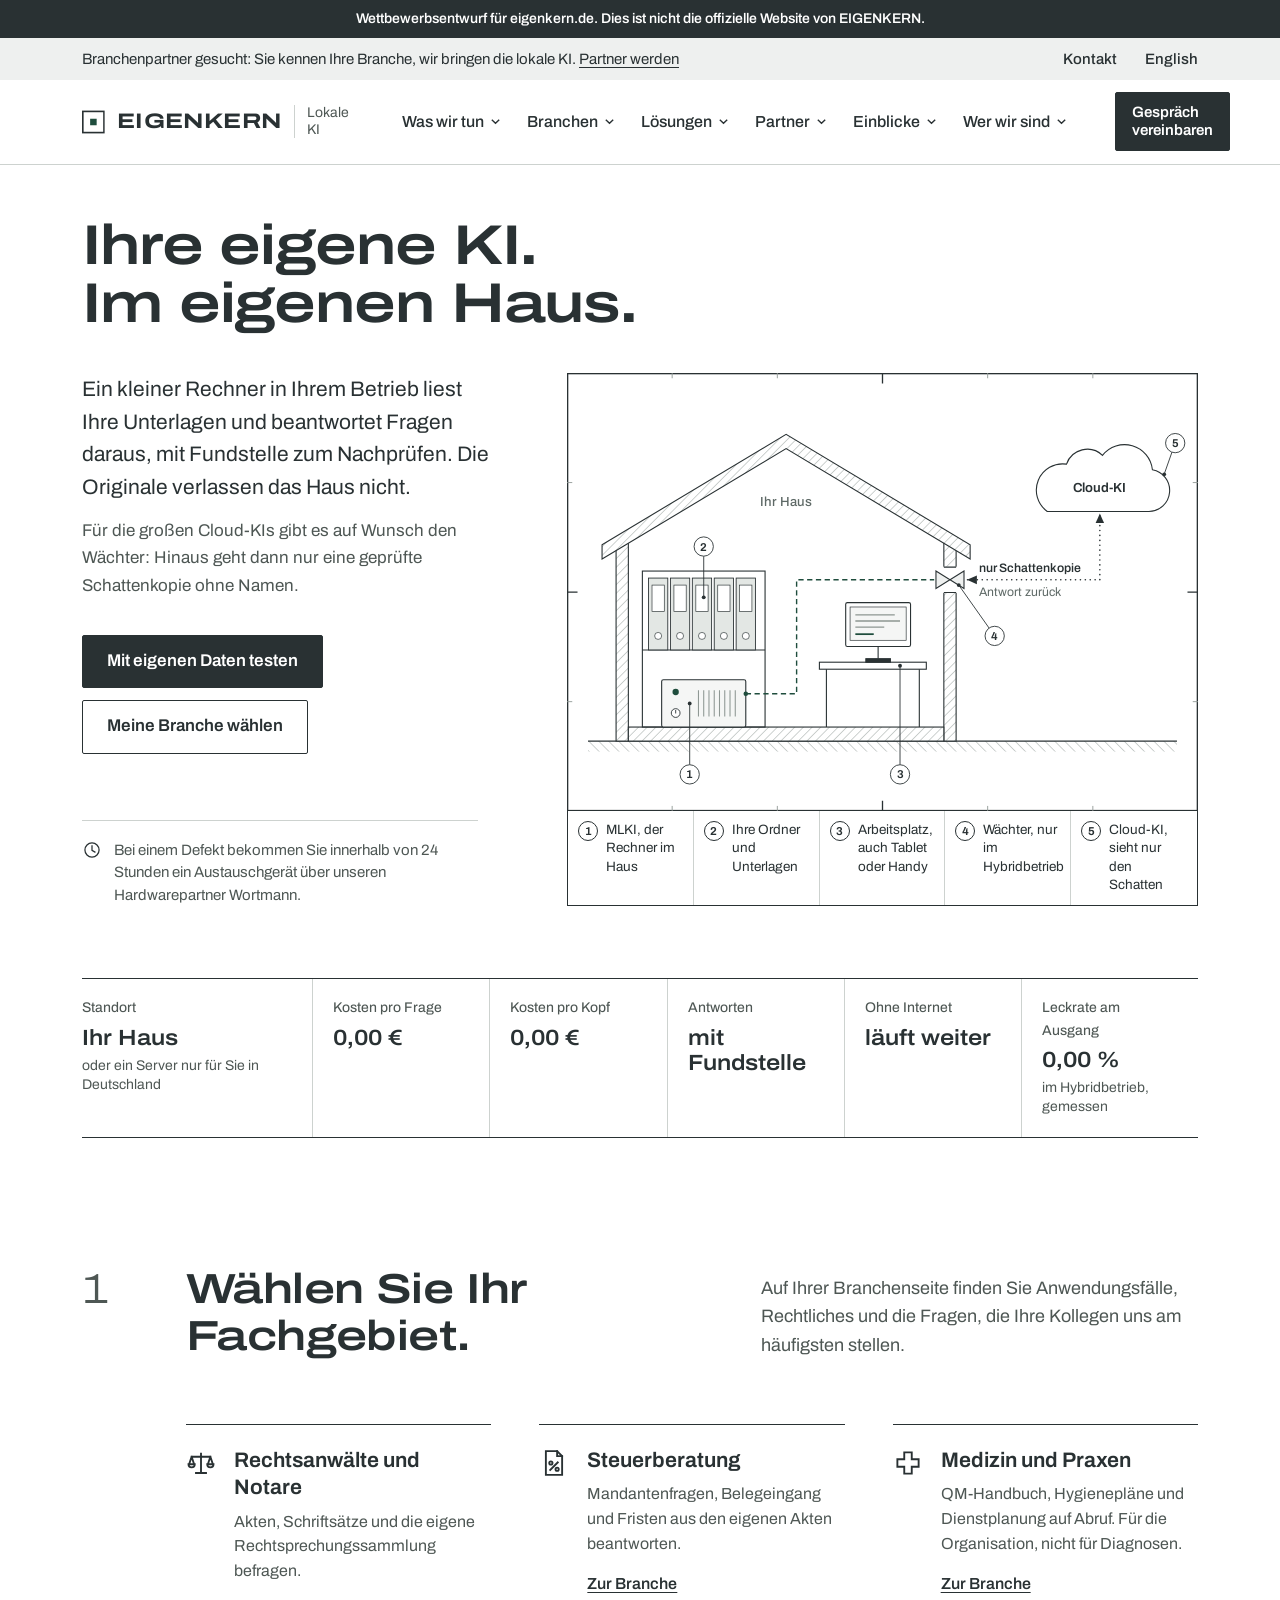
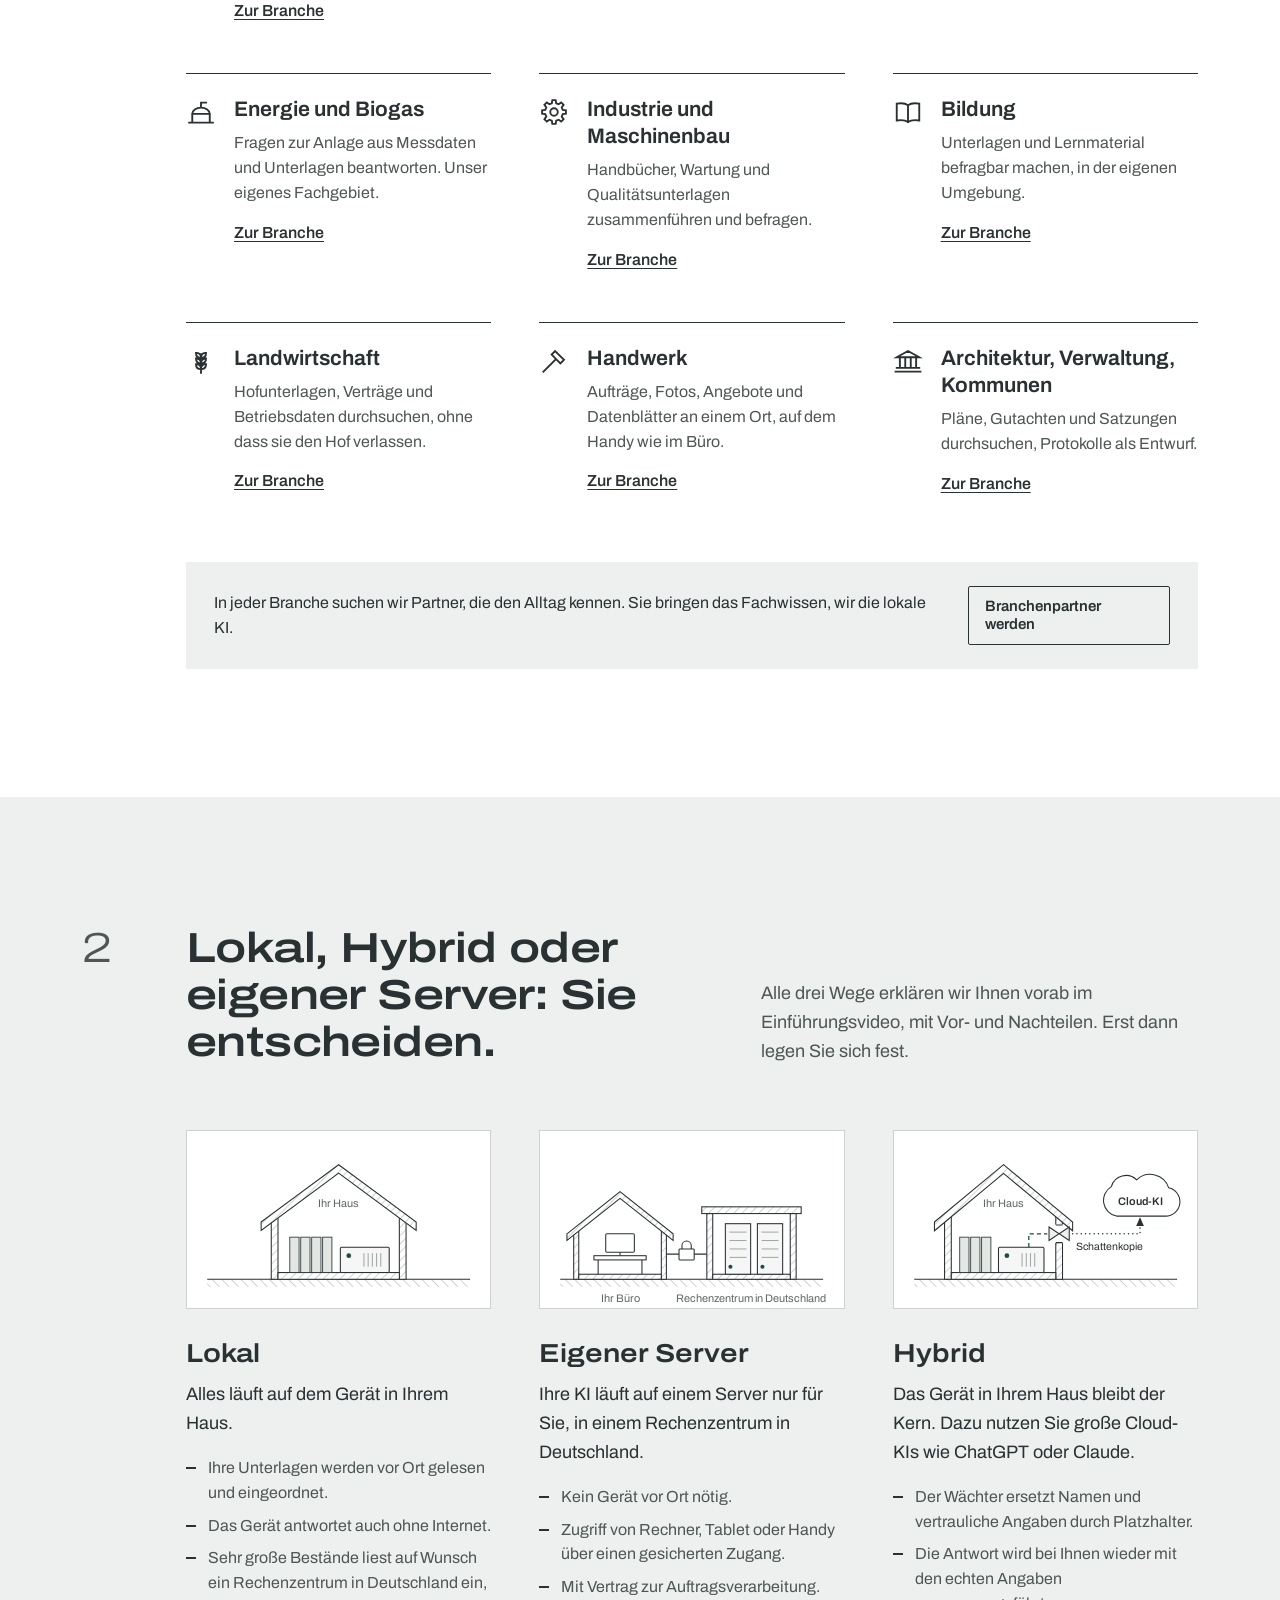
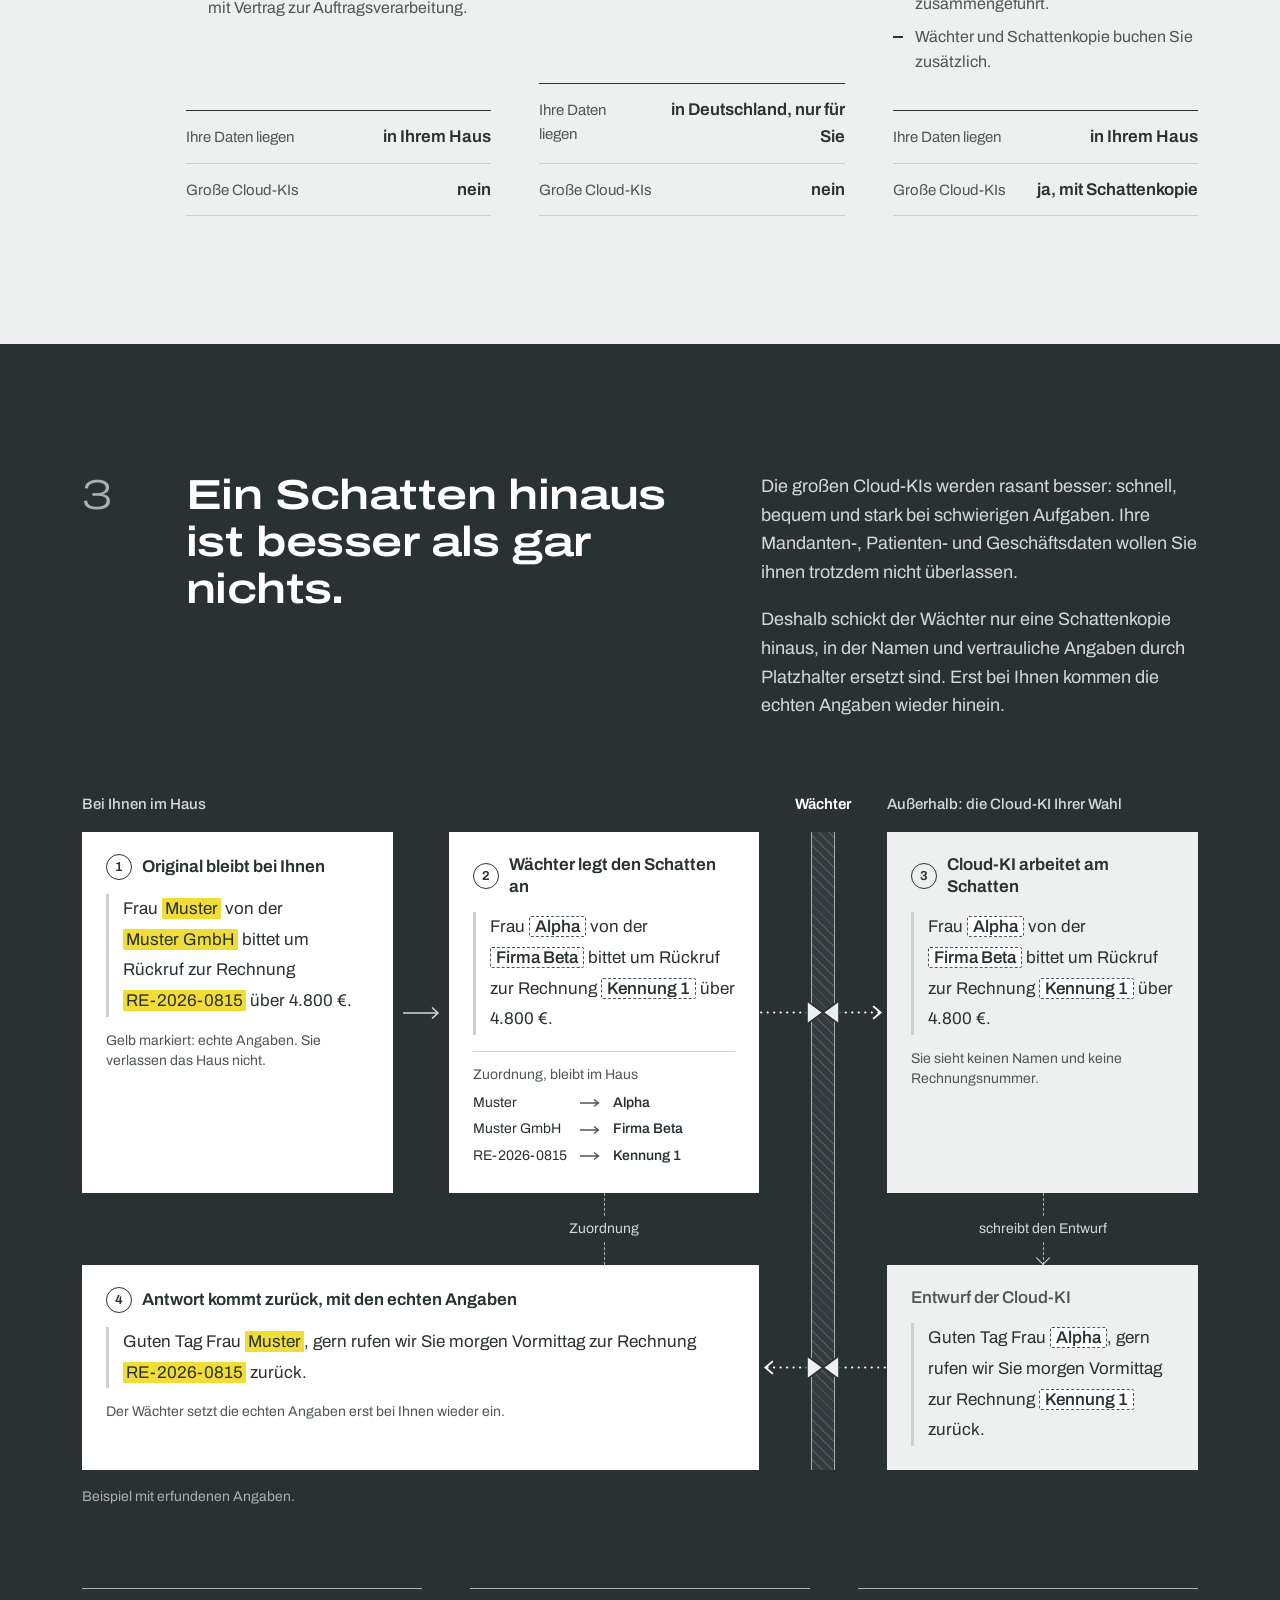
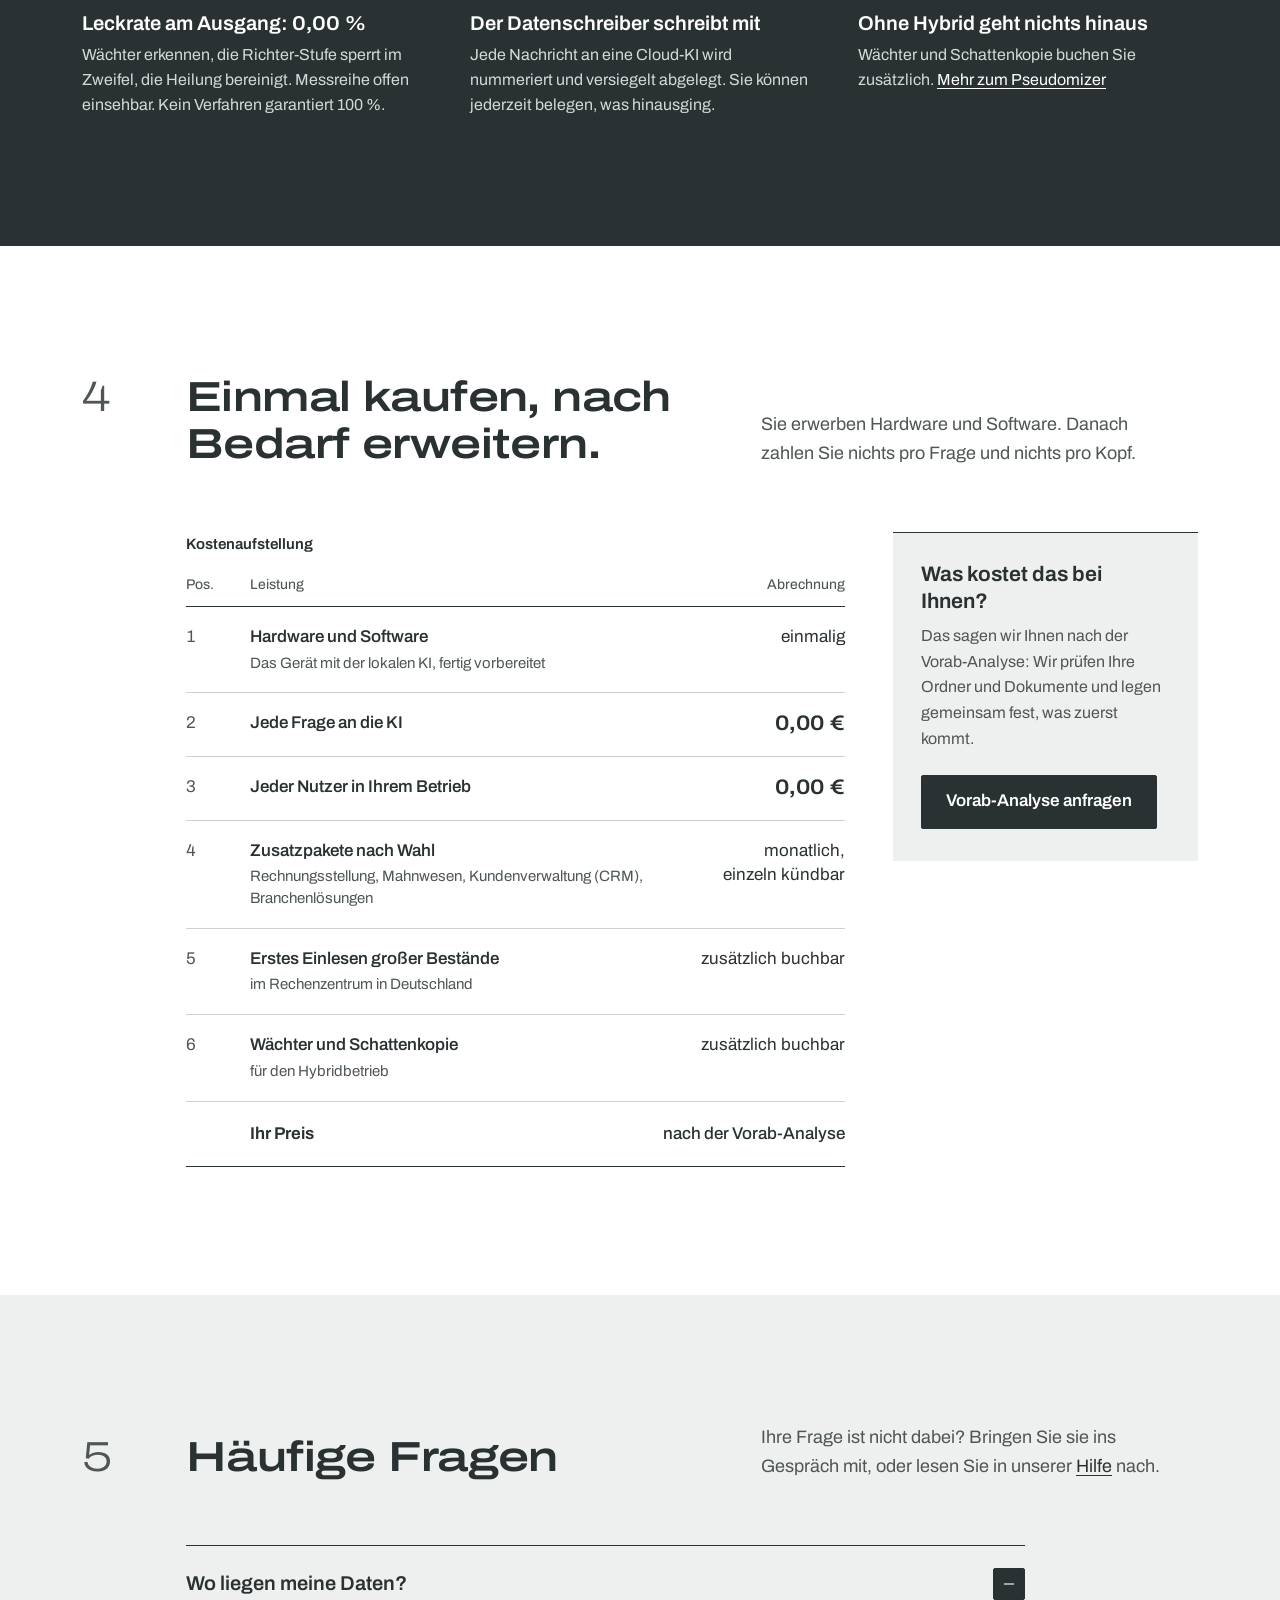
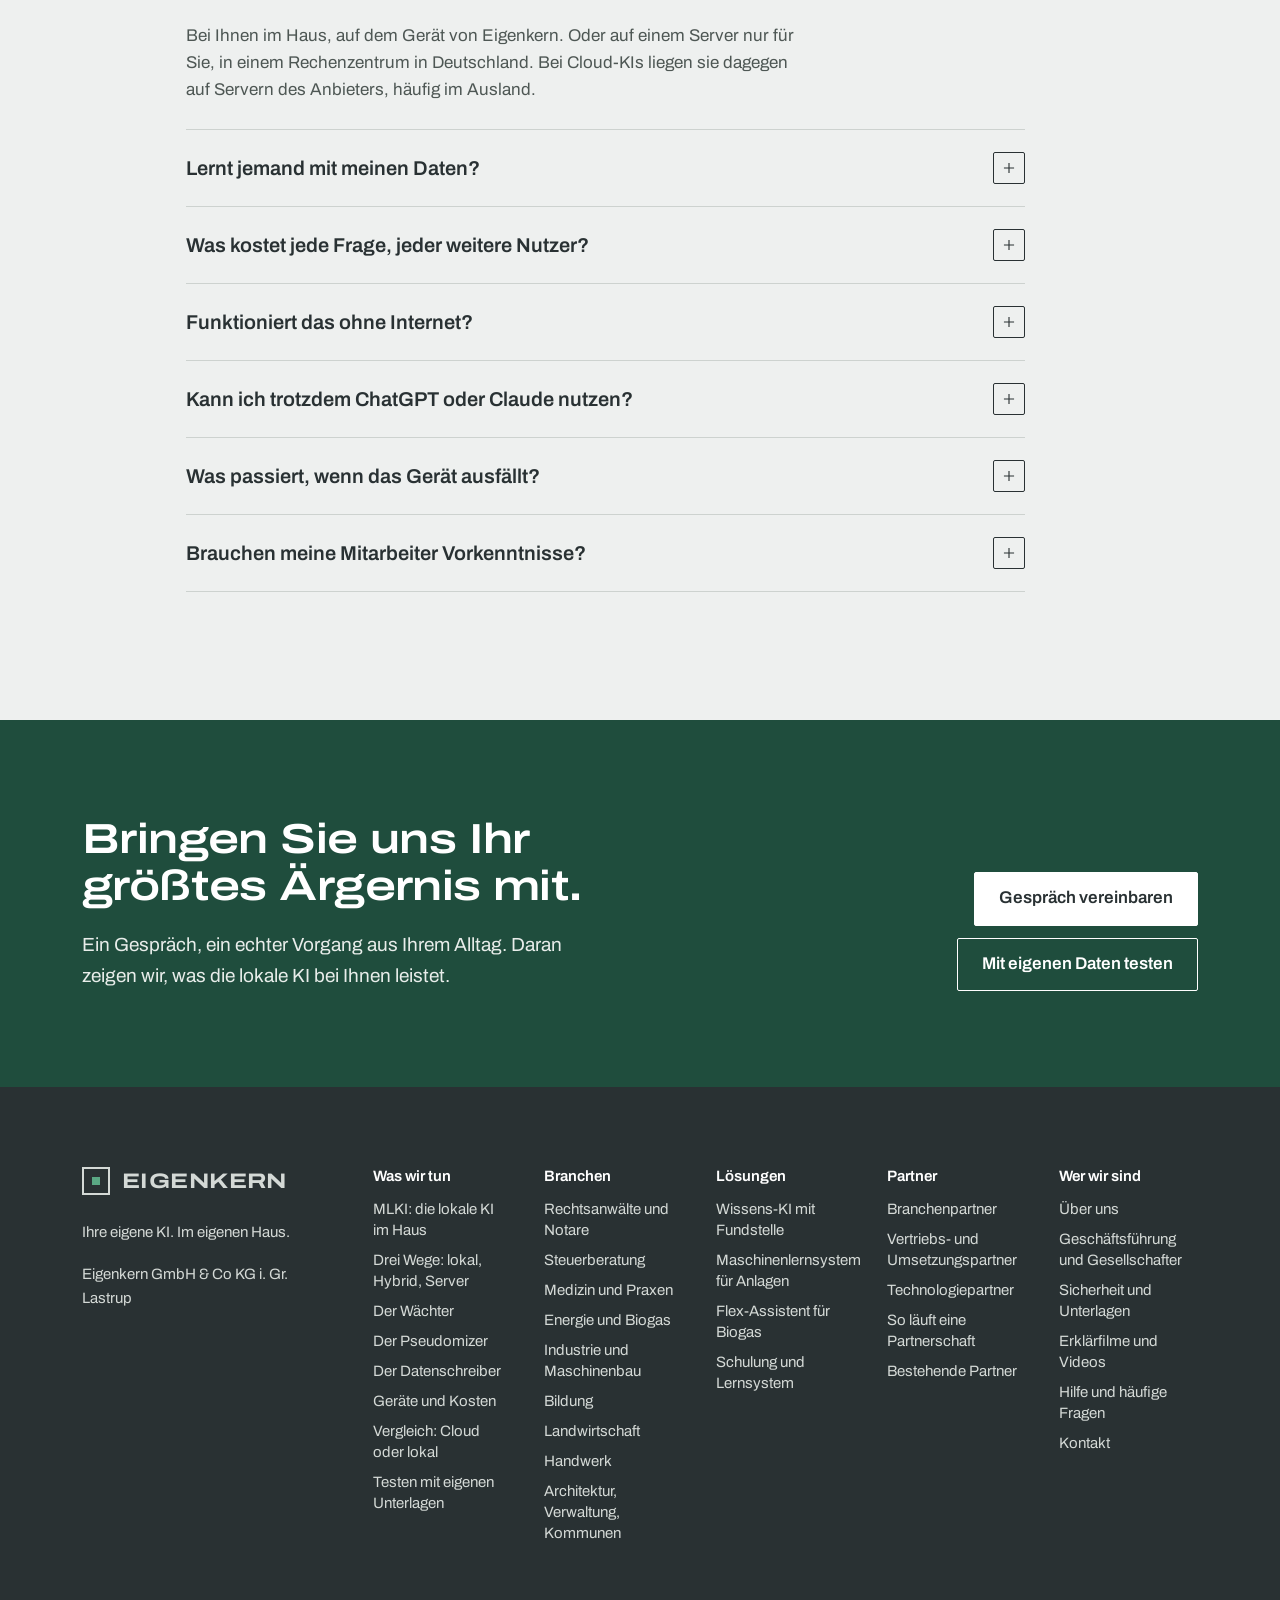
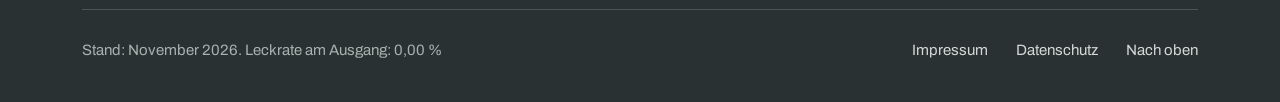
==== commit 2425634b: "v46" ====
--- a/index.html
+++ b/index.html
@@ -3,11 +3,13 @@
 <head>
 <meta charset="utf-8">
 <meta name="viewport" content="width=device-width, initial-scale=1">
-<title>EIGENKERN: Ihre eigene KI. Im eigenen Haus.</title>
+<title>Wettbewerbsentwurf: Startseite eigenkern.de</title>
+<meta name="robots" content="noindex, nofollow">
 <link rel="stylesheet" href="assets/bootstrap.min.css">
 <link rel="stylesheet" href="assets/eigenkern.css">
 </head>
 <body>
+<div class="ek-entwurf" role="note">Wettbewerbsentwurf für eigenkern.de. Dies ist nicht die offizielle Website von EIGENKERN.</div>
 
 <!-- Symbole: 24-px-Raster, 1,5 px Linie, eckige Enden -->
 <svg width="0" height="0" style="position:absolute" aria-hidden="true">
--- a/assets/eigenkern.css
+++ b/assets/eigenkern.css
@@ -384,3 +384,12 @@
   .ek-akkordeon__frage { font-size: 17px; }
   .ek-fuss__spalten { grid-template-columns: 1fr; }
 }
+
+
+/* Kennzeichnung als Entwurf: bleibt beim Scrollen sichtbar */
+.ek-entwurf {
+  position: sticky; top: 0; z-index: 1000;
+  background: var(--ek-anthrazit); color: #fff;
+  font-size: 14px; font-weight: 560; line-height: 1.4; text-align: center;
+  padding: 9px 16px;
+}
